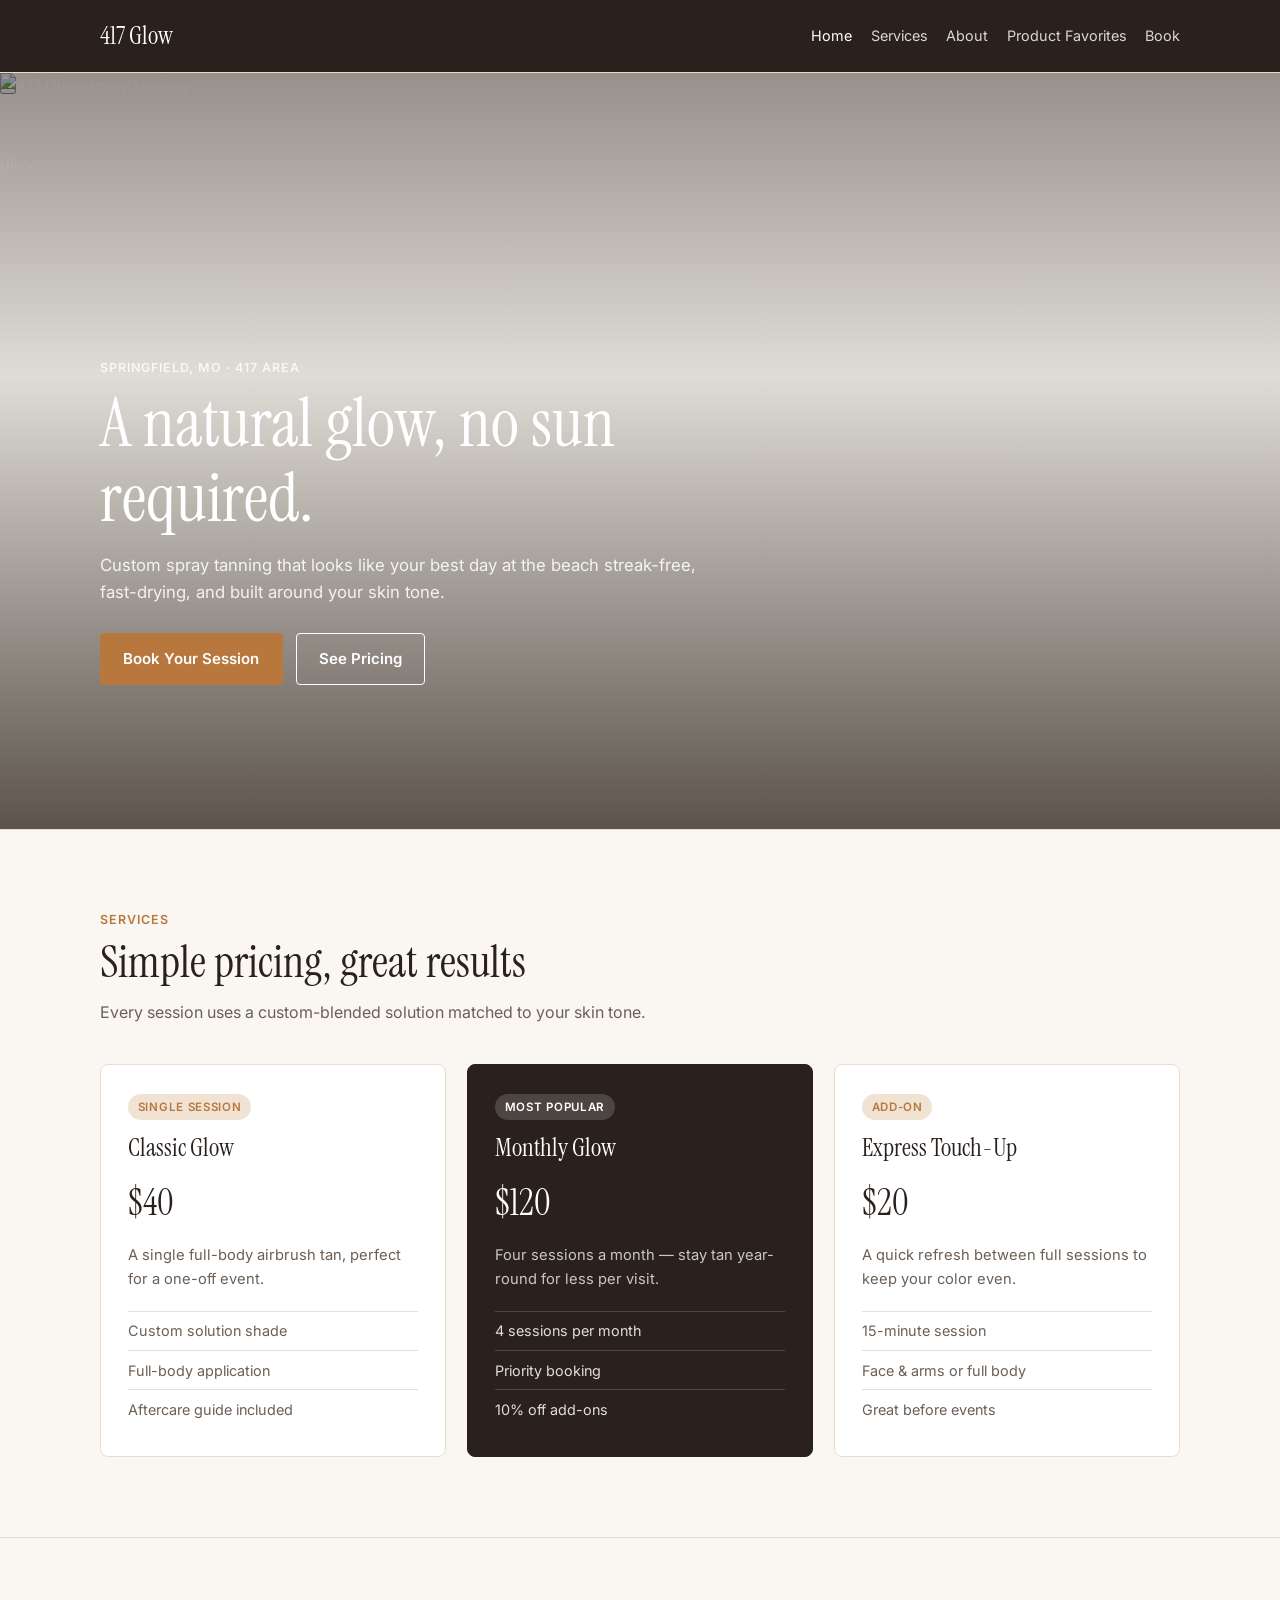
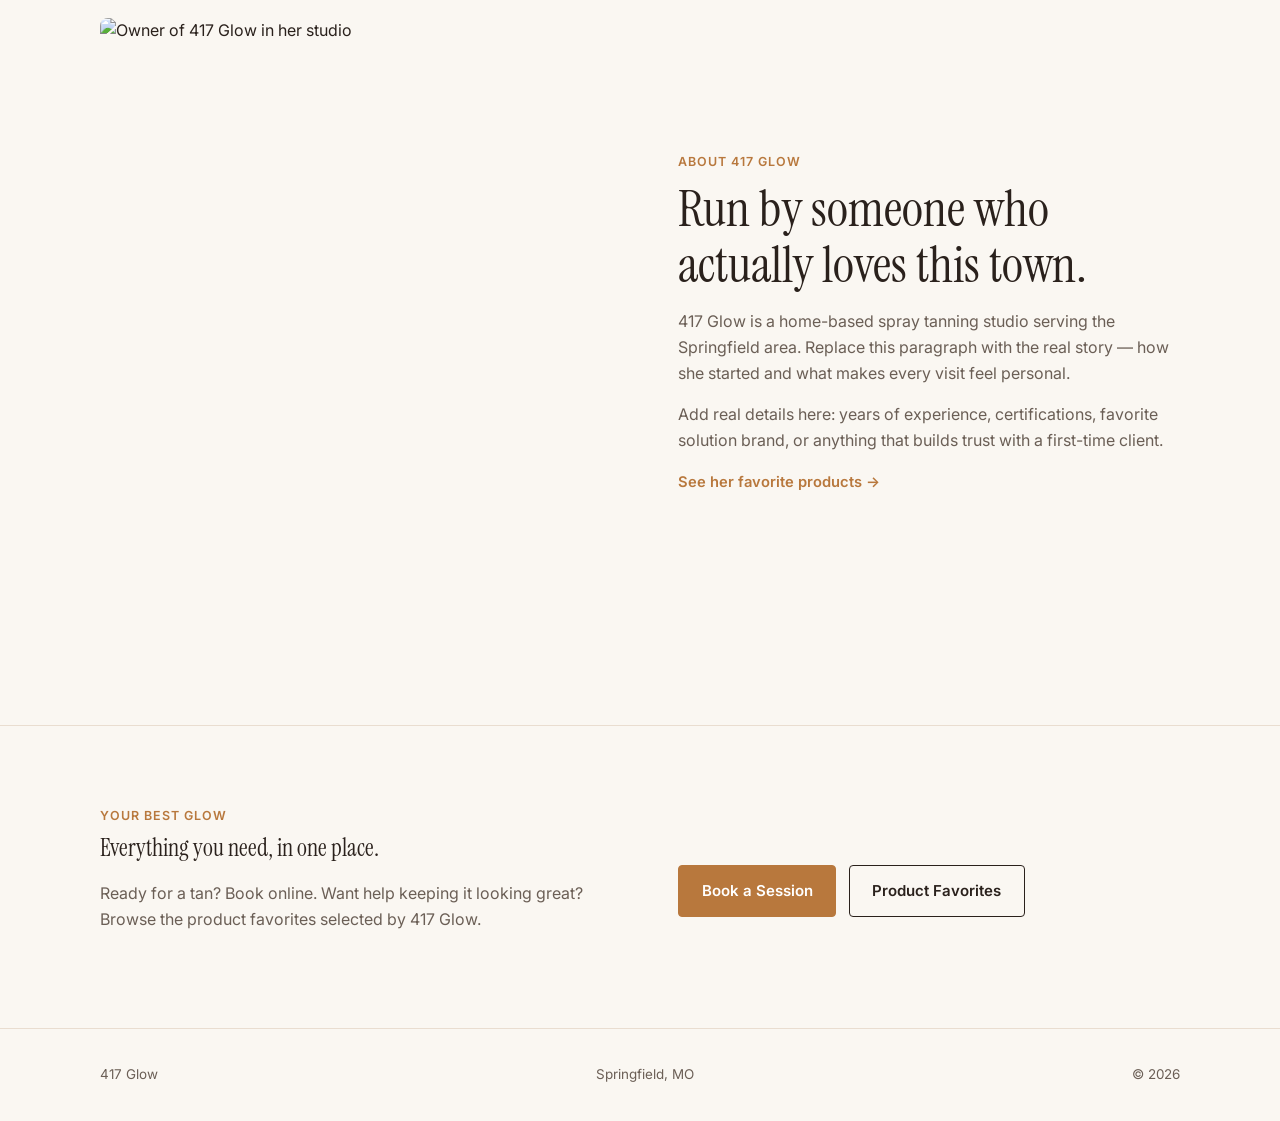
==== index.html @ 53f6f298 "Update 1.13 index.html" ====
<!DOCTYPE html>
<html lang="en">
<head>
  <meta charset="UTF-8">
  <meta name="viewport" content="width=device-width, initial-scale=1.0">
  <title>417 Glow — Spray Tanning in Springfield, MO</title>
  <meta name="description" content="Custom spray tanning in Springfield, Missouri.">
  <link rel="preconnect" href="https://fonts.googleapis.com">
  <link rel="preconnect" href="https://fonts.gstatic.com" crossorigin>
  <link href="https://fonts.googleapis.com/css2?family=Instrument+Serif:ital@0;1&family=Inter:wght@400;500;600&display=swap" rel="stylesheet">
  <link rel="stylesheet" href="styles.css">
</head>
<body>
  <!-- NAVIGATION: Edit a label or add a link here. Keep this identical on every page. -->
  <header class="site-header">
    <div class="wrap">
      <a class="mark" href="index.html">417 Glow</a>
      <nav class="site-nav" aria-label="Main navigation">
        <a href="index.html" aria-current="page">Home</a>
        <a href="#services">Services</a>
        <a href="#about">About</a>
        <a href="recommendations.html">Product Favorites</a>
        <a href="booking.html">Book</a>
      </nav>
    </div>
  </header>

  <main>
    <!-- HOME HERO TEXT: Change only the words inside these elements. -->
    <section class="hero">
      <div class="hero-slides">
        <img class="hero-slide active" src="https://github.com/website-wizard/417glow.github.io/raw/main/Untitled49_20260912061256.jpeg" alt="417 Glow spray tanning">
        <img class="hero-slide" src="https://github.com/website-wizard/417glow.github.io/raw/main/wedding417.jpeg" alt="417 Glow spray tanning">
        <img class="hero-slide" src="https://github.com/website-wizard/417glow.github.io/raw/main/randos417.jpeg" alt="417 Glow spray tanning">
        
      <div class="hero-overlay"></div>

      <button class="hero-arrow hero-prev" aria-label="Previous photo>‹</button>
      <button class="hero-arrow hero-next" aria-label="Next photo>›</button>
      <div class="hero-dots"></div>div>
        
      <div class="wrap hero-content">
        <div class="hero-copy">
          <span class="eyebrow">Springfield, MO · 417 Area</span>
          <h1>A natural glow, no sun required.</h1>
          <p class="lede">Custom spray tanning that looks like your best day at the beach streak-free, fast-drying, and built around your skin tone.</p>
          <div class="button-row">
            <a class="button" href="booking.html">Book Your Session</a>
            <a class="button button-outline" href="#services">See Pricing</a>
          </div>
        </div>
      </div>
    </section>

    <!-- SERVICES: Each complete .card block can be moved, copied, or deleted. -->
    <section id="services">
      <div class="wrap">
        <div class="section-head">
          <span class="eyebrow">Services</span>
          <h2>Simple pricing, great results</h2>
          <p>Every session uses a custom-blended solution matched to your skin tone.</p>
        </div>
        <div class="pricing-grid">
          <article class="card">
            <span class="tag">Single session</span><h3>Classic Glow</h3><div class="amount">$40</div>
            <p>A single full-body airbrush tan, perfect for a one-off event.</p>
            <ul><li>Custom solution shade</li><li>Full-body application</li><li>Aftercare guide included</li></ul>
          </article>
          <article class="card featured">
            <span class="tag">Most popular</span><h3>Monthly Glow</h3><div class="amount">$120</div>
            <p>Four sessions a month — stay tan year-round for less per visit.</p>
            <ul><li>4 sessions per month</li><li>Priority booking</li><li>10% off add-ons</li></ul>
          </article>
          <article class="card">
            <span class="tag">Add-on</span><h3>Express Touch-Up</h3><div class="amount">$20</div>
            <p>A quick refresh between full sessions to keep your color even.</p>
            <ul><li>15-minute session</li><li>Face &amp; arms or full body</li><li>Great before events</li></ul>
          </article>
        </div>
      </div>
    </section>

    <!-- ABOUT TEXT: These paragraphs are intentionally separate so you can reorder them. -->
    <section id="about">
      <div class="wrap about-grid">
        <img src="https://picsum.photos/seed/glowowner/700/900" alt="Owner of 417 Glow in her studio">
        <div class="about-copy">
          <span class="eyebrow">About 417 Glow</span>
          <h2>Run by someone who actually loves this town.</h2>
          <p>417 Glow is a home-based spray tanning studio serving the Springfield area. Replace this paragraph with the real story — how she started and what makes every visit feel personal.</p>
          <p>Add real details here: years of experience, certifications, favorite solution brand, or anything that builds trust with a first-time client.</p>
          <p><a class="text-link" href="recommendations.html">See her favorite products →</a></p>
        </div>
      </div>
    </section>

    <section>
      <div class="wrap split-grid">
        <div>
          <span class="eyebrow">Your best glow</span>
          <h2>Everything you need, in one place.</h2>
          <p class="muted">Ready for a tan? Book online. Want help keeping it looking great? Browse the product favorites selected by 417 Glow.</p>
        </div>
        <div class="button-row">
          <a class="button" href="booking.html">Book a Session</a>
          <a class="button button-outline" href="recommendations.html">Product Favorites</a>
        </div>
      </div>
    </section>
  </main>
  <footer><div class="wrap"><span>417 Glow</span><span>Springfield, MO</span><span>© <span id="year"></span></span></div></footer>
  <script>
  document.getElementById("year").textContent = new Date().getFullYear();

  const slides = document.querySelectorAll(".hero-slide");
  const dotsContainer = document.querySelector(".hero-dots");
  const previous = document.querySelector(".hero-prev");
  const next = document.querySelector(".hero-next");
  let currentSlide = 0;

  slides.forEach((slide, index) => {
    const dot = document.createElement("button");
    dot.setAttribute("aria-label", "Go to photo " + (index + 1));
    dot.addEventListener("click", () => showSlide(index));
    dotsContainer.appendChild(dot);
  });

  const dots = document.querySelectorAll(".hero-dots button");

  function showSlide(index) {
    slides[currentSlide].classList.remove("active");
    dots[currentSlide].classList.remove("active");

    currentSlide = (index + slides.length) % slides.length;

    slides[currentSlide].classList.add("active");
    dots[currentSlide].classList.add("active");
  }

  previous.addEventListener("click", () => showSlide(currentSlide - 1));
  next.addEventListener("click", () => showSlide(currentSlide + 1));

  dots[0].classList.add("active");
  setInterval(() => showSlide(currentSlide + 1), 5000);
</script>
</body>
</html>
---- styles.css ----
/* 417 GLOW — shared site styles
   Colors, type, spacing, and layout live here. */
:root {
  --bg: #faf7f2;
  --surface: #ffffff;
  --ink: #2a211c;
  --ink-soft: #6b5f56;
  --accent: #b8783d;
  --accent-soft: #f1e3d3;
  --line: #e9ddd0;
  --font-display: "Instrument Serif", Georgia, serif;
  --font-body: Inter, Arial, sans-serif;
}

* { box-sizing: border-box; }
html { scroll-behavior: smooth; }
body { margin: 0; background: var(--bg); color: var(--ink); font-family: var(--font-body); line-height: 1.6; }
img { display: block; max-width: 100%; }
a { color: inherit; text-decoration: none; }
h1, h2, h3, p { margin-top: 0; }
h1, h2, h3 { font-family: var(--font-display); font-weight: 400; line-height: 1.1; }

.wrap { width: min(1080px, calc(100% - 3rem)); margin: 0 auto; }
.eyebrow { display: block; margin-bottom: .55rem; color: var(--accent); font-size: .78rem; font-weight: 600; letter-spacing: .08em; text-transform: uppercase; }
.button { display: inline-block; border: 1px solid var(--accent); border-radius: 4px; padding: .8rem 1.4rem; background: var(--accent); color: white; font-size: .94rem; font-weight: 600; transition: opacity .18s ease; }
.button:hover { opacity: .85; }
.button-outline { background: transparent; color: currentColor; border-color: currentColor; }

/* Shared header — copy it exactly onto a new page to keep navigation consistent. */
.site-header { background: var(--ink); color: white; }
.site-header .wrap { display: flex; min-height: 72px; align-items: center; justify-content: space-between; gap: 1.5rem; }
.mark { font-family: var(--font-display); font-size: 1.55rem; }
.site-nav { display: flex; flex-wrap: wrap; gap: 1.15rem; font-size: .9rem; }
.site-nav a { color: rgba(255, 255, 255, .82); }
.site-nav a:hover, .site-nav a[aria-current="page"] { color: white; }

/* Home hero */
.hero { position: relative; min-height: 570px; overflow: hidden; color: white; }
.hero-slides,
.hero-overlay {
  position: absolute;
  inset: 0;
  width: 100%;
  height: 100%;
}

.hero-slides {
  z-index: 0;
}

.hero-slide {
  position: absolute;
  inset: 0;
  width: 100%;
  height: 100%;
  object-fit: cover;
  object-position: center center;
  opacity: 0;
  transition: opacity 0.7s ease;
}

.hero-slide.active {
  opacity: 1;
}

.hero-overlay {
  z-index: 1;
}
}
.hero-arrow {
  position: absolute;
  z-index: 3;
  top: 50%;
  transform: translateY(-50%);
  width: 42px;
  height: 42px;
  border: 0;
  border-radius: 50%;
  background: rgba(255, 255, 255, 0.82);
  color: #2a211c;
  cursor: pointer;
  font-size: 2rem;
  line-height: 1;
}

.hero-prev { left: 1.25rem; }
.hero-next { right: 1.25rem; }

.hero-dots {
  position: absolute;
  z-index: 3;
  bottom: 1.25rem;
  left: 50%;
  transform: translateX(-50%);
  display: flex;
  gap: 8px;
}

.hero-dots button {
  width: 8px;
  height: 8px;
  padding: 0;
  border: 0;
  border-radius: 50%;
  background: rgba(255, 255, 255, 0.55);
  cursor: pointer;
}

.hero-dots button.active {
  background: white;
}
.hero-overlay { background: linear-gradient(180deg, rgba(30,20,12,.45), rgba(30,20,12,.12) 40%, rgba(30,20,12,.72)); }
.hero-content { position: relative; z-index: 2; display: flex; min-height: 570px; flex-direction: column; justify-content: end; padding: 4rem 0; }
.hero-copy { max-width: 38rem; }
.hero-copy .eyebrow { color: rgba(255,255,255,.8); }
.hero h1 { margin-bottom: 1rem; font-size: clamp(2.6rem, 6vw, 4.25rem); }
.lede { max-width: 39rem; color: rgba(255,255,255,.88); font-size: 1.05rem; }
.button-row { display: flex; flex-wrap: wrap; gap: .8rem; margin-top: 1.7rem; }

section { padding: 5rem 0; border-top: 1px solid var(--line); }
.section-head { max-width: 43rem; margin-bottom: 2.4rem; }
.section-head h2 { margin-bottom: .8rem; font-size: clamp(2rem, 4vw, 2.8rem); }
.section-head p, .muted { color: var(--ink-soft); }

.pricing-grid, .recommendation-grid { display: grid; grid-template-columns: repeat(3, 1fr); gap: 1.3rem; }
.card { padding: 1.7rem; border: 1px solid var(--line); border-radius: 8px; background: var(--surface); }
.card.featured { border-color: var(--ink); background: var(--ink); color: white; }
.tag { display: inline-block; margin-bottom: .9rem; border-radius: 99px; padding: .22rem .6rem; background: var(--accent-soft); color: var(--accent); font-size: .72rem; font-weight: 600; letter-spacing: .06em; text-transform: uppercase; }
.featured .tag { background: rgba(255,255,255,.16); color: white; }
.card h3 { margin-bottom: .45rem; font-size: 1.55rem; }
.amount { margin: .8rem 0; font-family: var(--font-display); font-size: 2.25rem; }
.card p { color: var(--ink-soft); font-size: .92rem; }
.featured p { color: rgba(255,255,255,.75); }
.card ul { margin: 1.2rem 0 0; padding: 0; list-style: none; font-size: .9rem; }
.card li { padding: .48rem 0; border-top: 1px solid var(--line); color: var(--ink-soft); }
.featured li { border-color: rgba(255,255,255,.16); color: rgba(255,255,255,.85); }

.about-grid, .split-grid { display: grid; grid-template-columns: 1fr 1fr; align-items: center; gap: clamp(2rem, 6vw, 5rem); }
.about-grid img { width: 100%; border-radius: 8px; aspect-ratio: 4 / 5; object-fit: cover; }
.about-copy h2, .split-grid h1 { margin-bottom: 1rem; font-size: clamp(2.25rem, 4vw, 3.2rem); }
.about-copy p { color: var(--ink-soft); }

/* Interior page intro */
.page-intro { padding: 5.5rem 0 4.5rem; border: 0; background: var(--accent-soft); }
.page-intro h1 { max-width: 13ch; margin-bottom: 1rem; font-size: clamp(2.8rem, 6vw, 4.5rem); }
.page-intro p { max-width: 42rem; color: var(--ink-soft); font-size: 1.05rem; }

.booking-layout { display: grid; grid-template-columns: 1.1fr .9fr; gap: 1.5rem; }
.booking-details, .booking-card { padding: clamp(1.7rem, 4vw, 3rem); border-radius: 8px; }
.booking-details { background: var(--surface); border: 1px solid var(--line); }
.booking-card { background: var(--ink); color: white; }
.booking-card p { color: rgba(255,255,255,.78); }
.contact-item { margin-top: 1.4rem; }
.contact-item strong { display: block; margin-bottom: .2rem; color: var(--accent); font-size: .76rem; letter-spacing: .07em; text-transform: uppercase; }
.booking-card .button { background: white; border-color: white; color: var(--ink); }

.recommendation-card { overflow: hidden; padding: 0; }
.recommendation-card img { width: 100%; aspect-ratio: 4 / 3; object-fit: cover; }
.recommendation-copy { padding: 1.5rem; }
.recommendation-copy h2 { margin-bottom: .55rem; font-size: 1.65rem; }
.text-link { color: var(--accent); font-size: .92rem; font-weight: 600; }
.notice { margin-top: 2rem; padding: 1rem 1.15rem; border-left: 3px solid var(--accent); color: var(--ink-soft); }

footer { padding: 2.2rem 0; border-top: 1px solid var(--line); color: var(--ink-soft); font-size: .84rem; }
footer .wrap { display: flex; flex-wrap: wrap; justify-content: space-between; gap: 1rem; }

@media (max-width: 760px) {
  .pricing-grid, .recommendation-grid, .about-grid, .split-grid, .booking-layout { grid-template-columns: 1fr; }
  .pricing-grid { gap: 1rem; }
  .about-grid img { max-height: 490px; }
  .site-header .wrap { padding: 1rem 0; align-items: flex-start; flex-direction: column; }
  .site-nav { gap: .75rem 1rem; }
  section { padding: 3.75rem 0; }
}
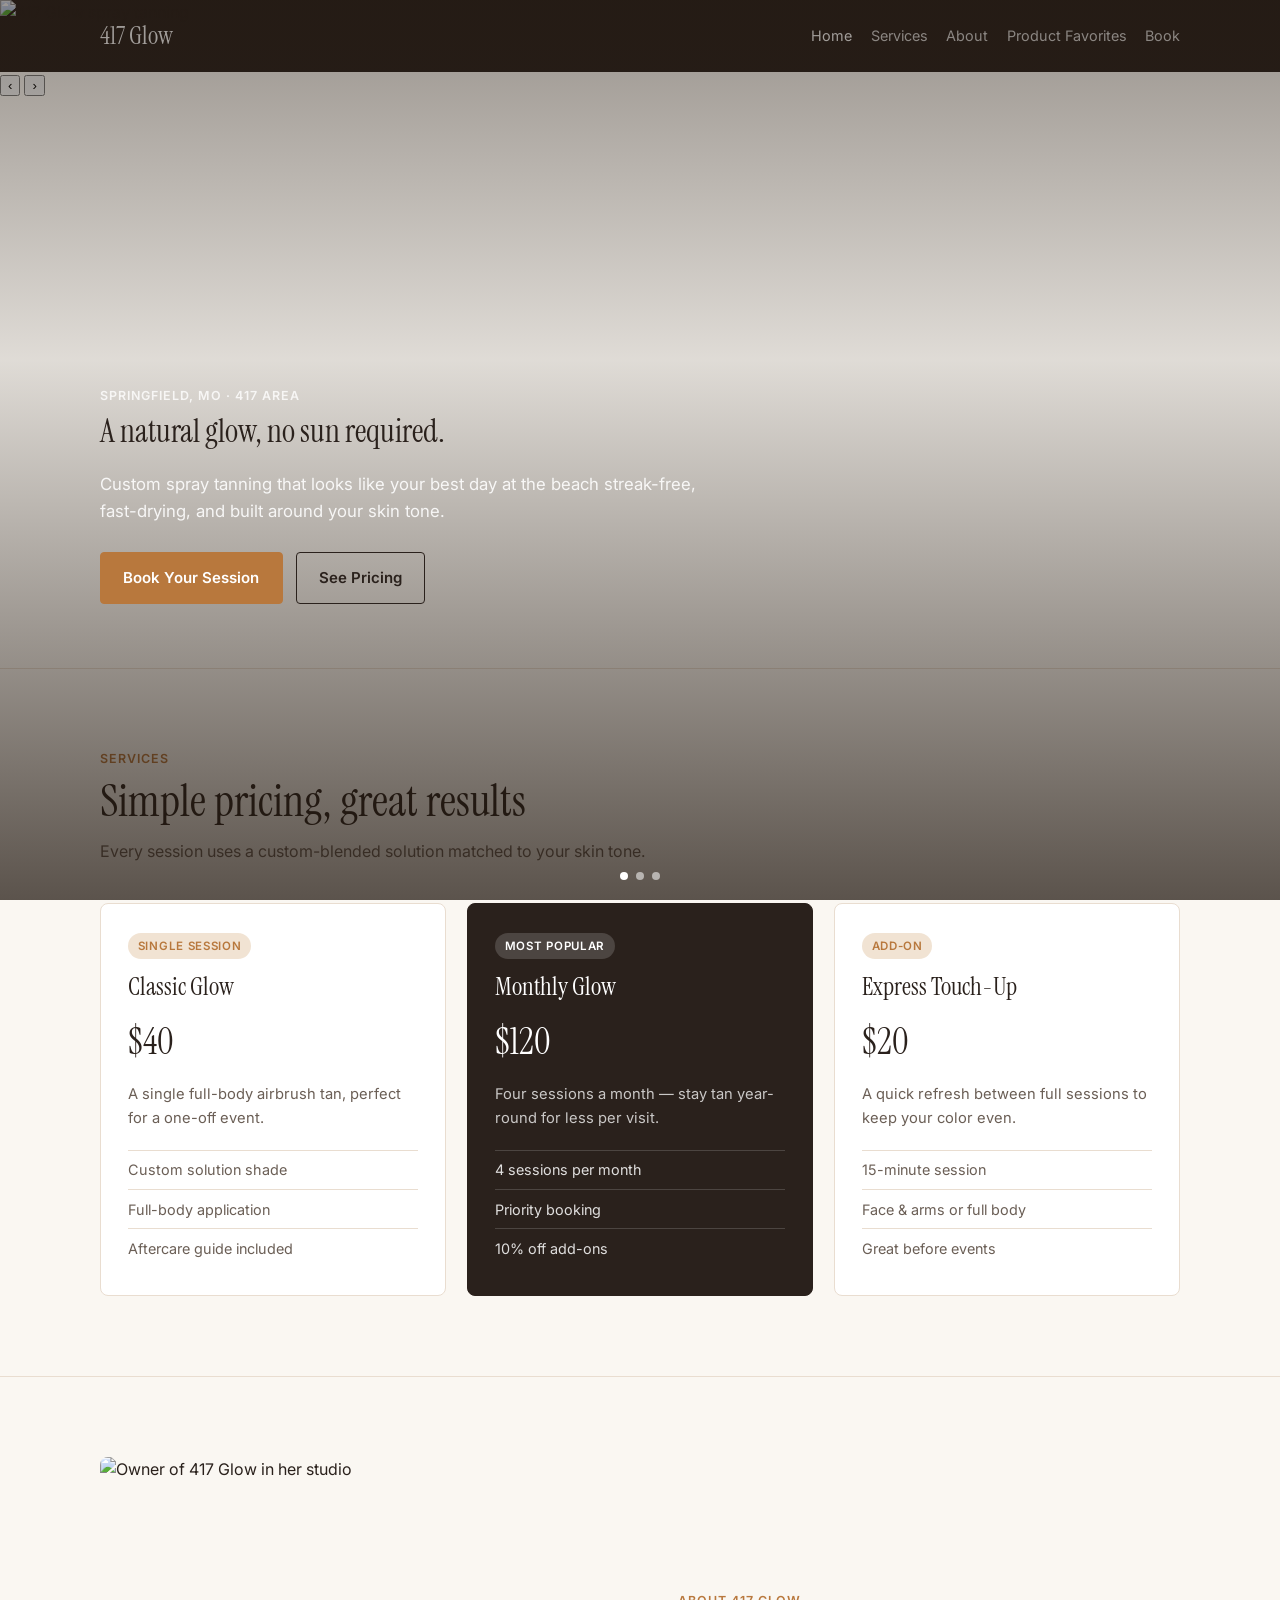
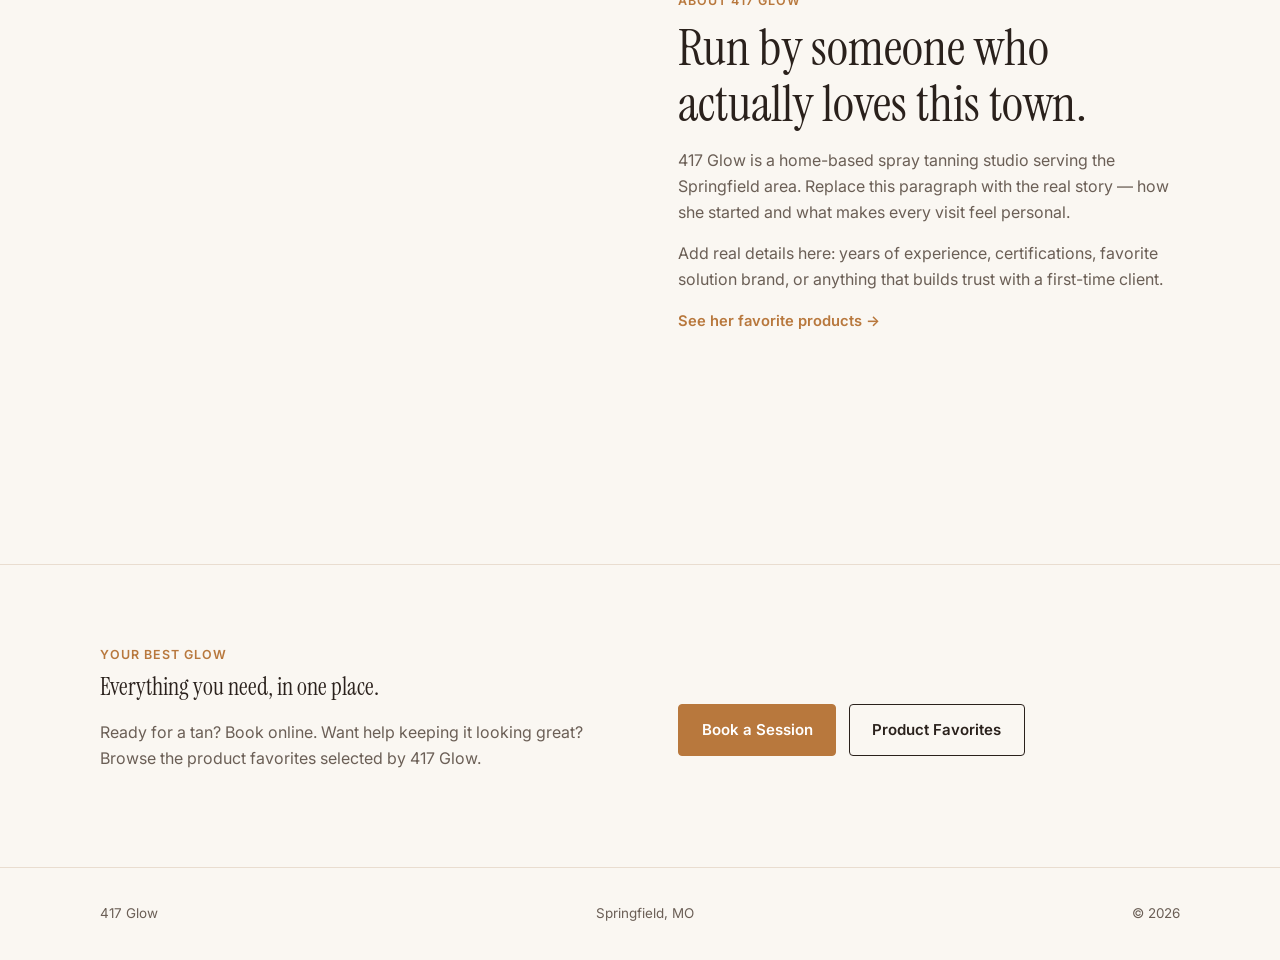
==== commit a5dce7ab: "Update 1.14 index.html" ====
--- a/index.html
+++ b/index.html
@@ -27,17 +27,17 @@
 
   <main>
     <!-- HOME HERO TEXT: Change only the words inside these elements. -->
-    <section class="hero">
-      <div class="hero-slides">
-        <img class="hero-slide active" src="https://github.com/website-wizard/417glow.github.io/raw/main/Untitled49_20260912061256.jpeg" alt="417 Glow spray tanning">
-        <img class="hero-slide" src="https://github.com/website-wizard/417glow.github.io/raw/main/wedding417.jpeg" alt="417 Glow spray tanning">
-        <img class="hero-slide" src="https://github.com/website-wizard/417glow.github.io/raw/main/randos417.jpeg" alt="417 Glow spray tanning">
-        
-      <div class="hero-overlay"></div>
+    <div class="hero-slides">
+  <img class="hero-slide active" src="https://github.com/website-wizard/417glow.github.io/raw/main/Untitled49_20260912061256.jpeg" alt="417 Glow spray tanning">
+  <img class="hero-slide" src="https://github.com/website-wizard/417glow.github.io/raw/main/wedding417.jpeg" alt="417 Glow spray tanning">
+  <img class="hero-slide" src="https://github.com/website-wizard/417glow.github.io/raw/main/randos417.jpeg" alt="417 Glow spray tanning">
+</div>
 
-      <button class="hero-arrow hero-prev" aria-label="Previous photo>‹</button>
-      <button class="hero-arrow hero-next" aria-label="Next photo>›</button>
-      <div class="hero-dots"></div>div>
+<div class="hero-overlay"></div>
+
+<button class="hero-arrow hero-prev" aria-label="Previous photo">‹</button>
+<button class="hero-arrow hero-next" aria-label="Next photo">›</button>
+<div class="hero-dots"></div>
         
       <div class="wrap hero-content">
         <div class="hero-copy">
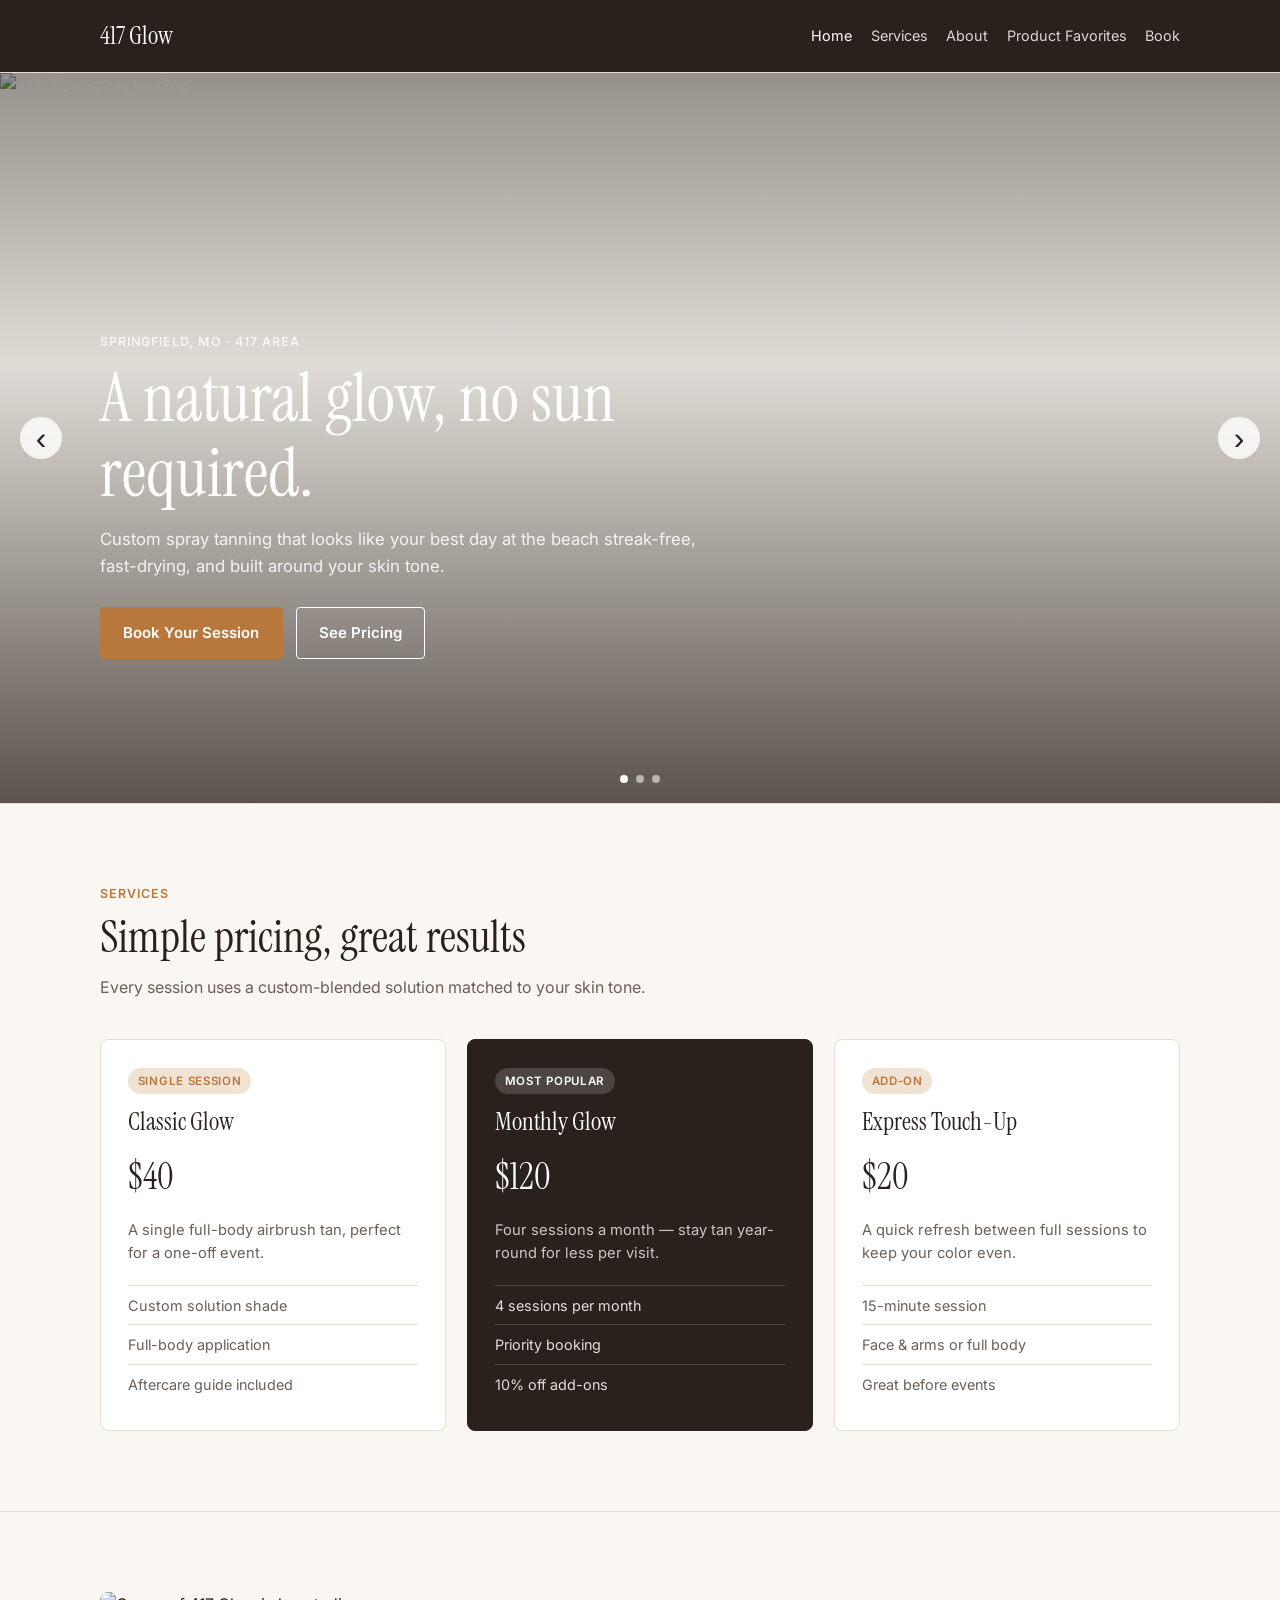
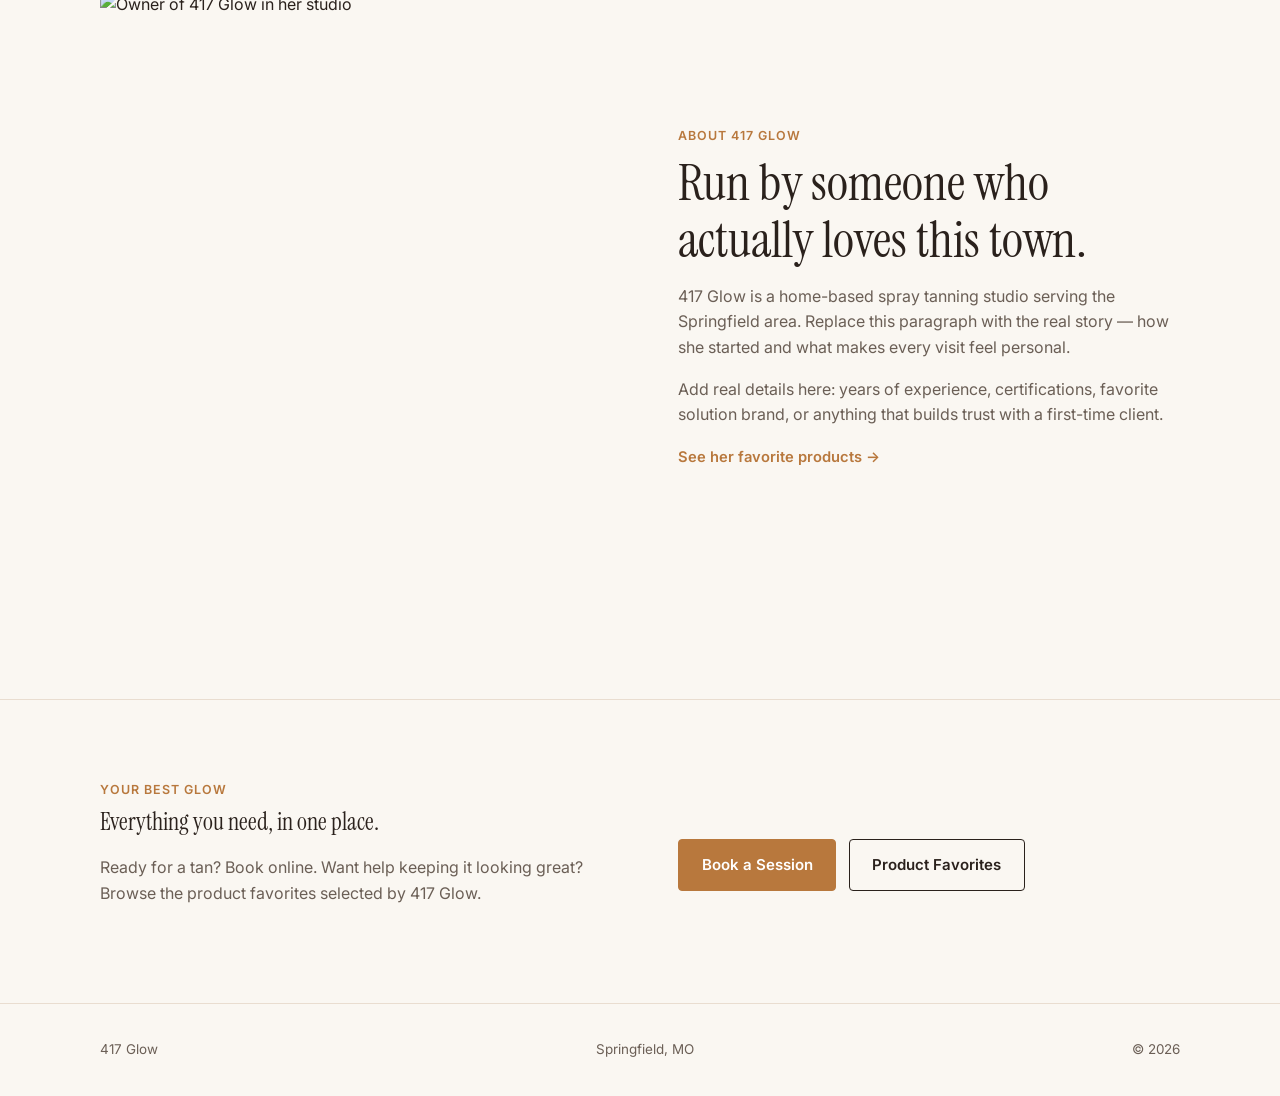
==== commit 12d1d84e: "Update 1.15 index.html" ====
--- a/index.html
+++ b/index.html
@@ -27,11 +27,12 @@
 
   <main>
     <!-- HOME HERO TEXT: Change only the words inside these elements. -->
+  <section class="hero">
     <div class="hero-slides">
   <img class="hero-slide active" src="https://github.com/website-wizard/417glow.github.io/raw/main/Untitled49_20260912061256.jpeg" alt="417 Glow spray tanning">
   <img class="hero-slide" src="https://github.com/website-wizard/417glow.github.io/raw/main/wedding417.jpeg" alt="417 Glow spray tanning">
   <img class="hero-slide" src="https://github.com/website-wizard/417glow.github.io/raw/main/randos417.jpeg" alt="417 Glow spray tanning">
-</div>
+    </div>
 
 <div class="hero-overlay"></div>
 
--- a/styles.css
+++ b/styles.css
@@ -66,7 +66,7 @@
 .hero-overlay {
   z-index: 1;
 }
-}
+
 .hero-arrow {
   position: absolute;
   z-index: 3;
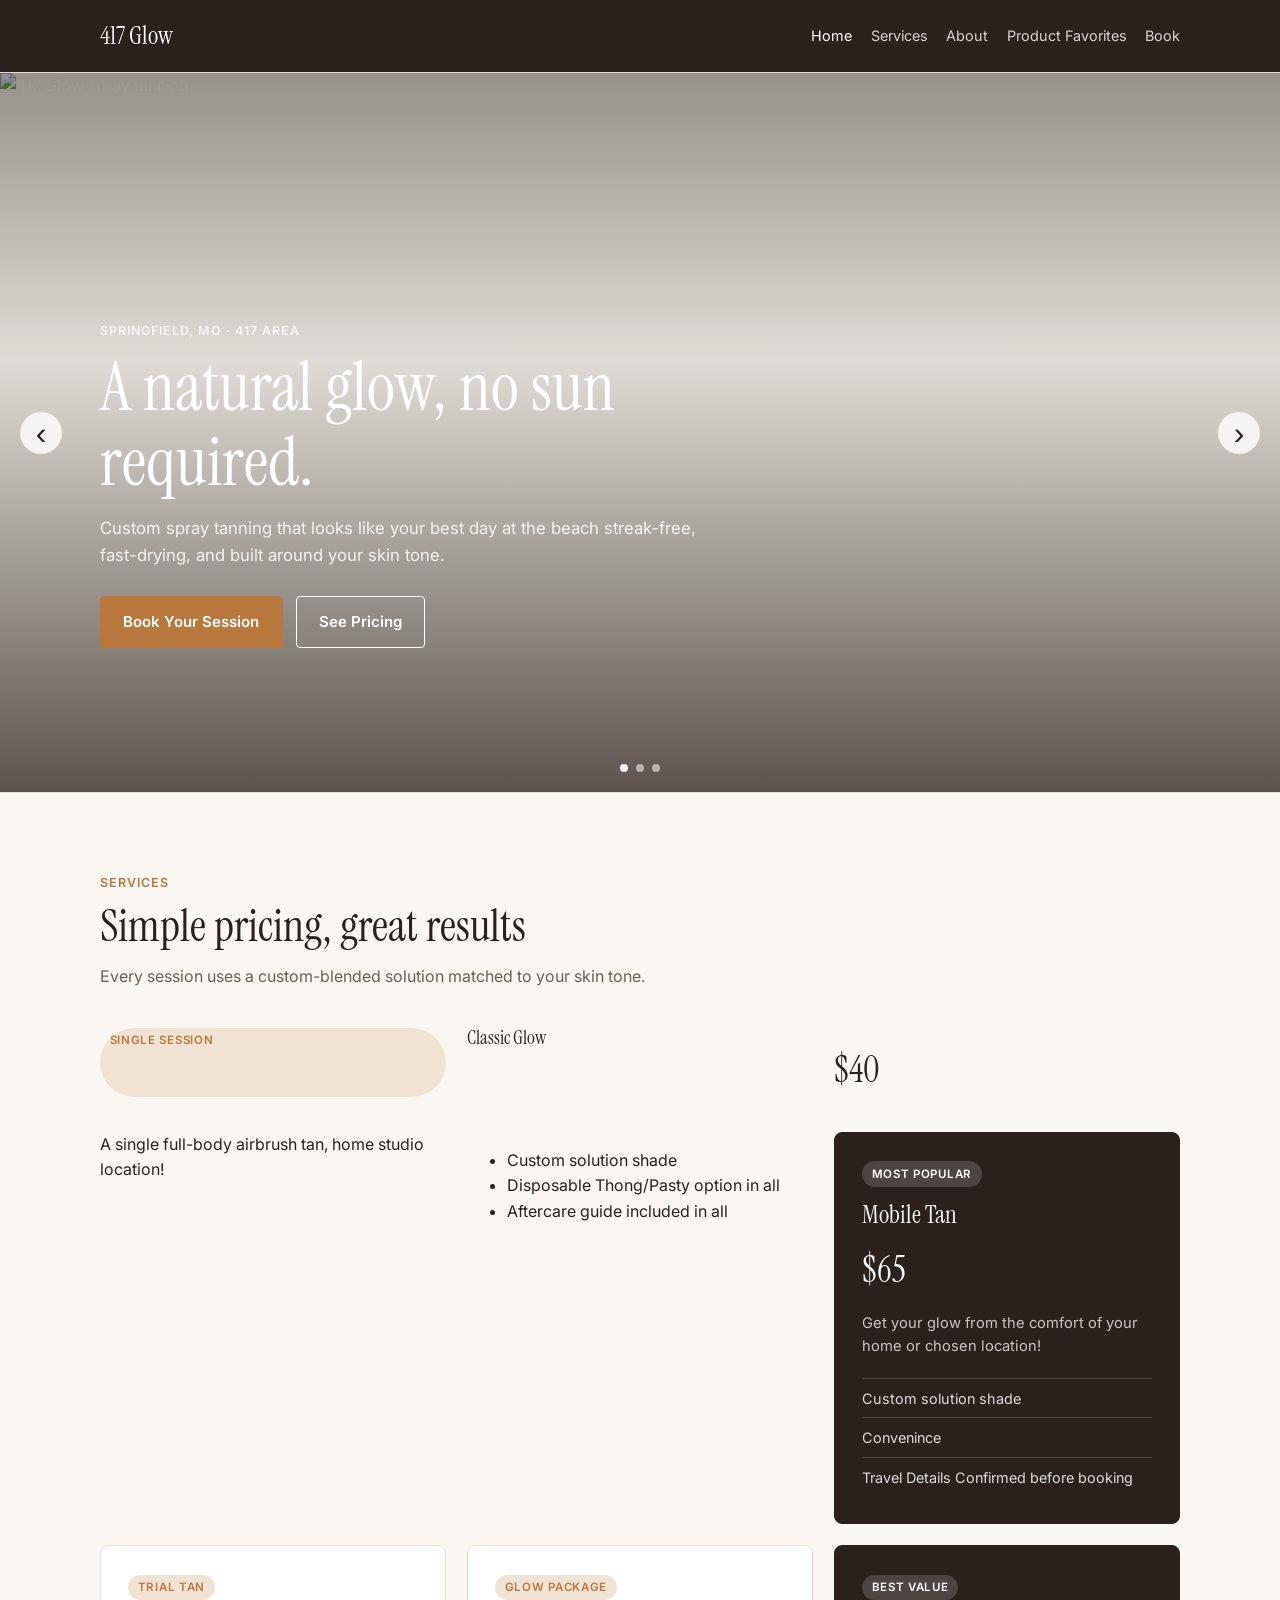
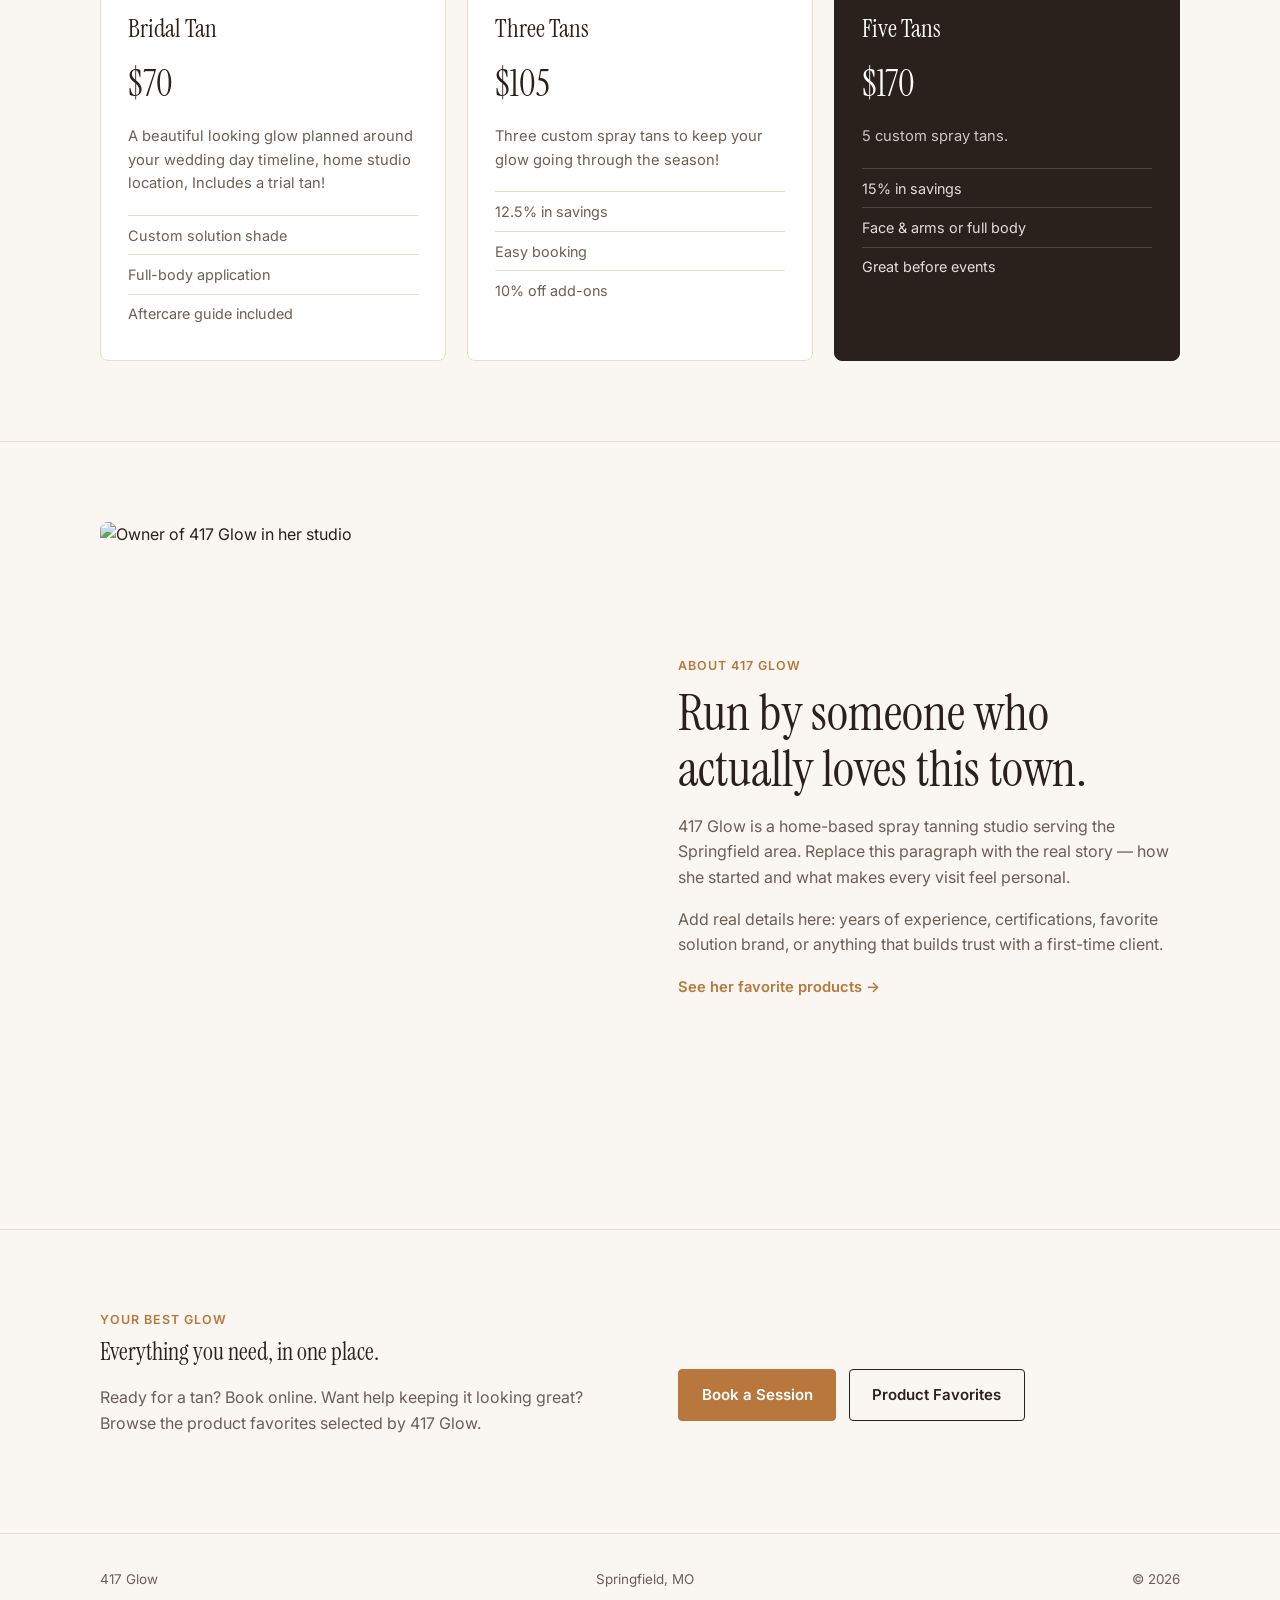
==== commit 2e316112: "Update 1.16 index.html change the pricing options" ====
--- a/index.html
+++ b/index.html
@@ -62,20 +62,29 @@
           <p>Every session uses a custom-blended solution matched to your skin tone.</p>
         </div>
         <div class="pricing-grid">
+           <span class="tag">Single session</span><h3>Classic Glow</h3><div class="amount">$40</div>
+            <p>A single full-body airbrush tan, home studio location!</p>
+            <ul><li>Custom solution shade</li><li>Disposable Thong/Pasty option in all</li><li>Aftercare guide included in all</li></ul>
+          </article>
+          <article class="card featured">
+            <span class="tag">Most Popular</span><h3>Mobile Tan</h3><div class="amount">$65</div>
+            <p>Get your glow from the comfort of your home or chosen location!</p>
+            <ul><li>Custom solution shade</li><li>Convenince</li><li>Travel Details Confirmed before booking</li></ul>
+          </article>
           <article class="card">
-            <span class="tag">Single session</span><h3>Classic Glow</h3><div class="amount">$40</div>
-            <p>A single full-body airbrush tan, perfect for a one-off event.</p>
+            <span class="tag">Trial Tan</span><h3>Bridal Tan</h3><div class="amount">$70</div>
+            <p>A beautiful looking glow planned around your wedding day timeline, home studio location, Includes a trial tan!</p>
             <ul><li>Custom solution shade</li><li>Full-body application</li><li>Aftercare guide included</li></ul>
           </article>
+          <article class="card">
+            <span class="tag">Glow package</span><h3>Three Tans</h3><div class="amount">$105</div>
+            <p>Three custom spray tans to keep your glow going through the season!</p>
+            <ul><li>12.5% in savings</li><li>Easy booking</li><li>10% off add-ons</li></ul>
+          </article>
           <article class="card featured">
-            <span class="tag">Most popular</span><h3>Monthly Glow</h3><div class="amount">$120</div>
-            <p>Four sessions a month — stay tan year-round for less per visit.</p>
-            <ul><li>4 sessions per month</li><li>Priority booking</li><li>10% off add-ons</li></ul>
-          </article>
-          <article class="card">
-            <span class="tag">Add-on</span><h3>Express Touch-Up</h3><div class="amount">$20</div>
-            <p>A quick refresh between full sessions to keep your color even.</p>
-            <ul><li>15-minute session</li><li>Face &amp; arms or full body</li><li>Great before events</li></ul>
+            <span class="tag">Best value</span><h3>Five Tans</h3><div class="amount">$170</div>
+            <p>5 custom spray tans.</p>
+            <ul><li>15% in savings</li><li>Face &amp; arms or full body</li><li>Great before events</li></ul>
           </article>
         </div>
       </div>
--- a/styles.css
+++ b/styles.css
@@ -35,7 +35,7 @@
 .site-nav a:hover, .site-nav a[aria-current="page"] { color: white; }
 
 /* Home hero */
-.hero { position: relative; min-height: 570px; overflow: hidden; color: white; }
+.hero { position: relative; min-height: 720px; overflow: hidden; color: white; }
 .hero-slides,
 .hero-overlay {
   position: absolute;
@@ -110,7 +110,7 @@
   background: white;
 }
 .hero-overlay { background: linear-gradient(180deg, rgba(30,20,12,.45), rgba(30,20,12,.12) 40%, rgba(30,20,12,.72)); }
-.hero-content { position: relative; z-index: 2; display: flex; min-height: 570px; flex-direction: column; justify-content: end; padding: 4rem 0; }
+.hero-content { position: relative; z-index: 2; display: flex; min-height: 720px; flex-direction: column; justify-content: end; padding: 4rem 0; }
 .hero-copy { max-width: 38rem; }
 .hero-copy .eyebrow { color: rgba(255,255,255,.8); }
 .hero h1 { margin-bottom: 1rem; font-size: clamp(2.6rem, 6vw, 4.25rem); }
@@ -172,3 +172,44 @@
   .site-nav { gap: .75rem 1rem; }
   section { padding: 3.75rem 0; }
 }
+/* Show the full landscape photos on computers */
+@media (min-width: 761px) {
+  .hero {
+    min-height: 0;
+    aspect-ratio: 16 / 9;
+  }
+
+  .hero-content {
+    min-height: 100%;
+  }
+}
+
+/* On phones, show the full photo above the hero text */
+@media (max-width: 760px) {
+  .hero {
+    min-height: 620px;
+    background: var(--ink);
+  }
+
+  .hero-slides,
+  .hero-overlay {
+    bottom: auto;
+    height: auto;
+    aspect-ratio: 16 / 9;
+  }
+
+  .hero-content {
+    min-height: 620px;
+    padding: calc(56.25vw + 2.5rem) 0 3rem;
+    justify-content: flex-start;
+  }
+
+  .hero-arrow {
+    top: 28.125vw;
+  }
+
+  .hero-dots {
+    top: calc(56.25vw - 1.5rem);
+    bottom: auto;
+  }
+}
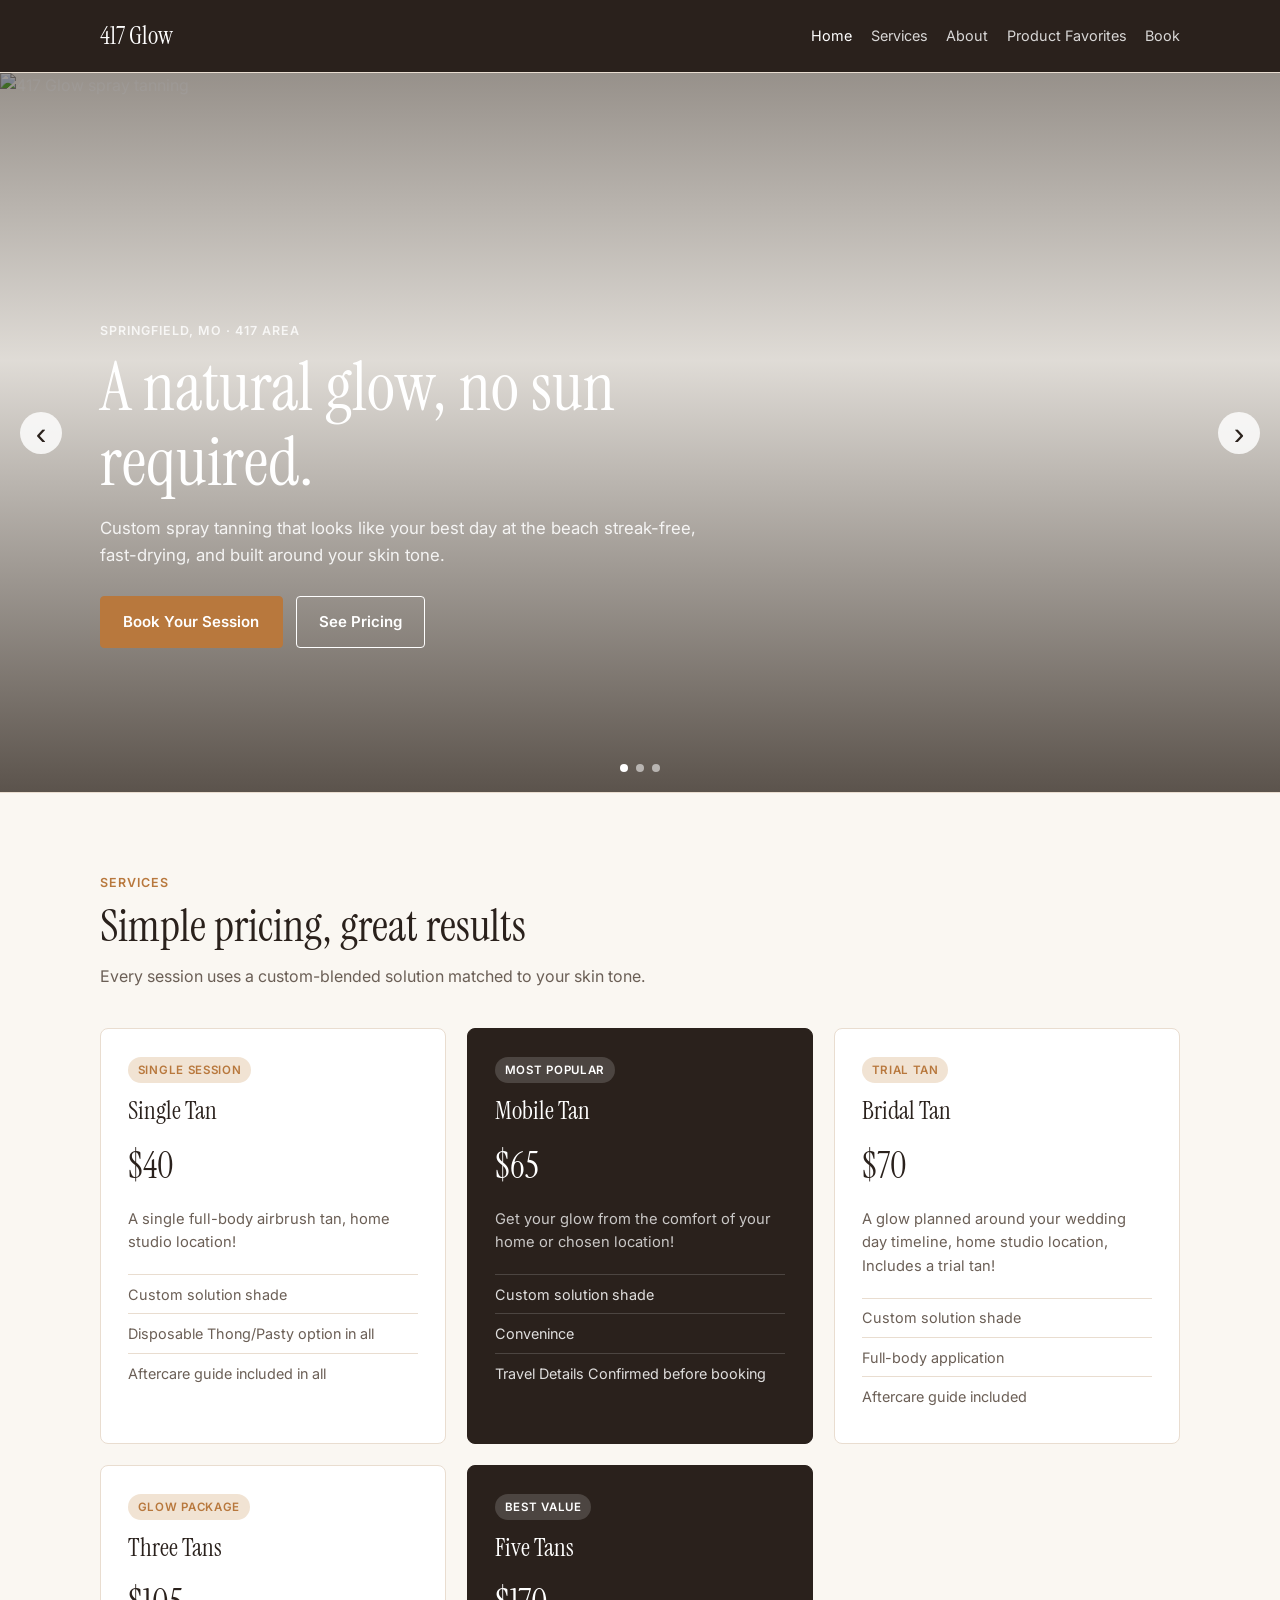
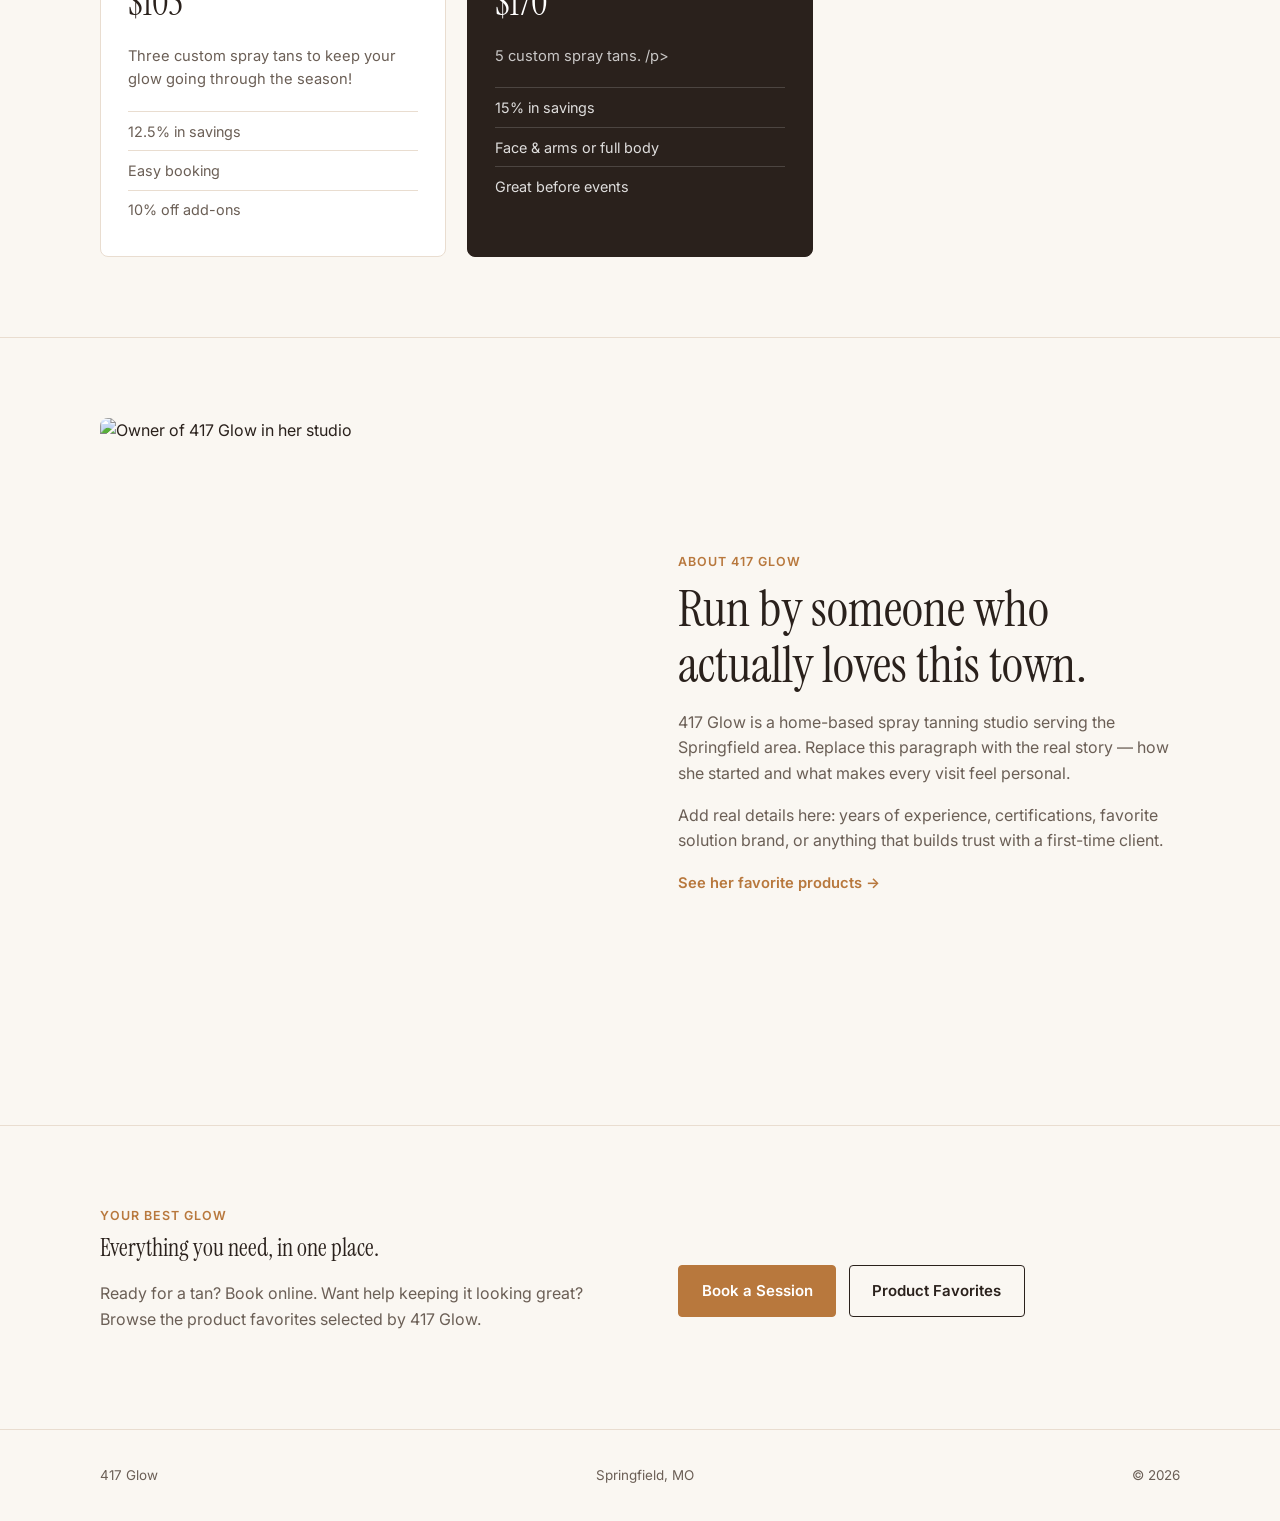
==== commit 0f787b10: "Update 1.17 index.html" ====
--- a/index.html
+++ b/index.html
@@ -62,28 +62,29 @@
           <p>Every session uses a custom-blended solution matched to your skin tone.</p>
         </div>
         <div class="pricing-grid">
-           <span class="tag">Single session</span><h3>Classic Glow</h3><div class="amount">$40</div>
-            <p>A single full-body airbrush tan, home studio location!</p>
+          <article class="card">
+           <span class="tag">Single session</span><h3>Single Tan</h3><div class="amount">$40</div>
+            <p>A single full-body airbrush tan, home studio location!                                      </p>
             <ul><li>Custom solution shade</li><li>Disposable Thong/Pasty option in all</li><li>Aftercare guide included in all</li></ul>
           </article>
           <article class="card featured">
             <span class="tag">Most Popular</span><h3>Mobile Tan</h3><div class="amount">$65</div>
-            <p>Get your glow from the comfort of your home or chosen location!</p>
+            <p>Get your glow from the comfort of your home or chosen location!                             </p>
             <ul><li>Custom solution shade</li><li>Convenince</li><li>Travel Details Confirmed before booking</li></ul>
           </article>
           <article class="card">
             <span class="tag">Trial Tan</span><h3>Bridal Tan</h3><div class="amount">$70</div>
-            <p>A beautiful looking glow planned around your wedding day timeline, home studio location, Includes a trial tan!</p>
+            <p>A glow planned around your wedding day timeline, home studio location, Includes a trial tan!</p>
             <ul><li>Custom solution shade</li><li>Full-body application</li><li>Aftercare guide included</li></ul>
           </article>
           <article class="card">
             <span class="tag">Glow package</span><h3>Three Tans</h3><div class="amount">$105</div>
-            <p>Three custom spray tans to keep your glow going through the season!</p>
+            <p>Three custom spray tans to keep your glow going through the season!                         </p>
             <ul><li>12.5% in savings</li><li>Easy booking</li><li>10% off add-ons</li></ul>
           </article>
           <article class="card featured">
             <span class="tag">Best value</span><h3>Five Tans</h3><div class="amount">$170</div>
-            <p>5 custom spray tans.</p>
+            <p>5 custom spray tans.                                                                         /p>
             <ul><li>15% in savings</li><li>Face &amp; arms or full body</li><li>Great before events</li></ul>
           </article>
         </div>
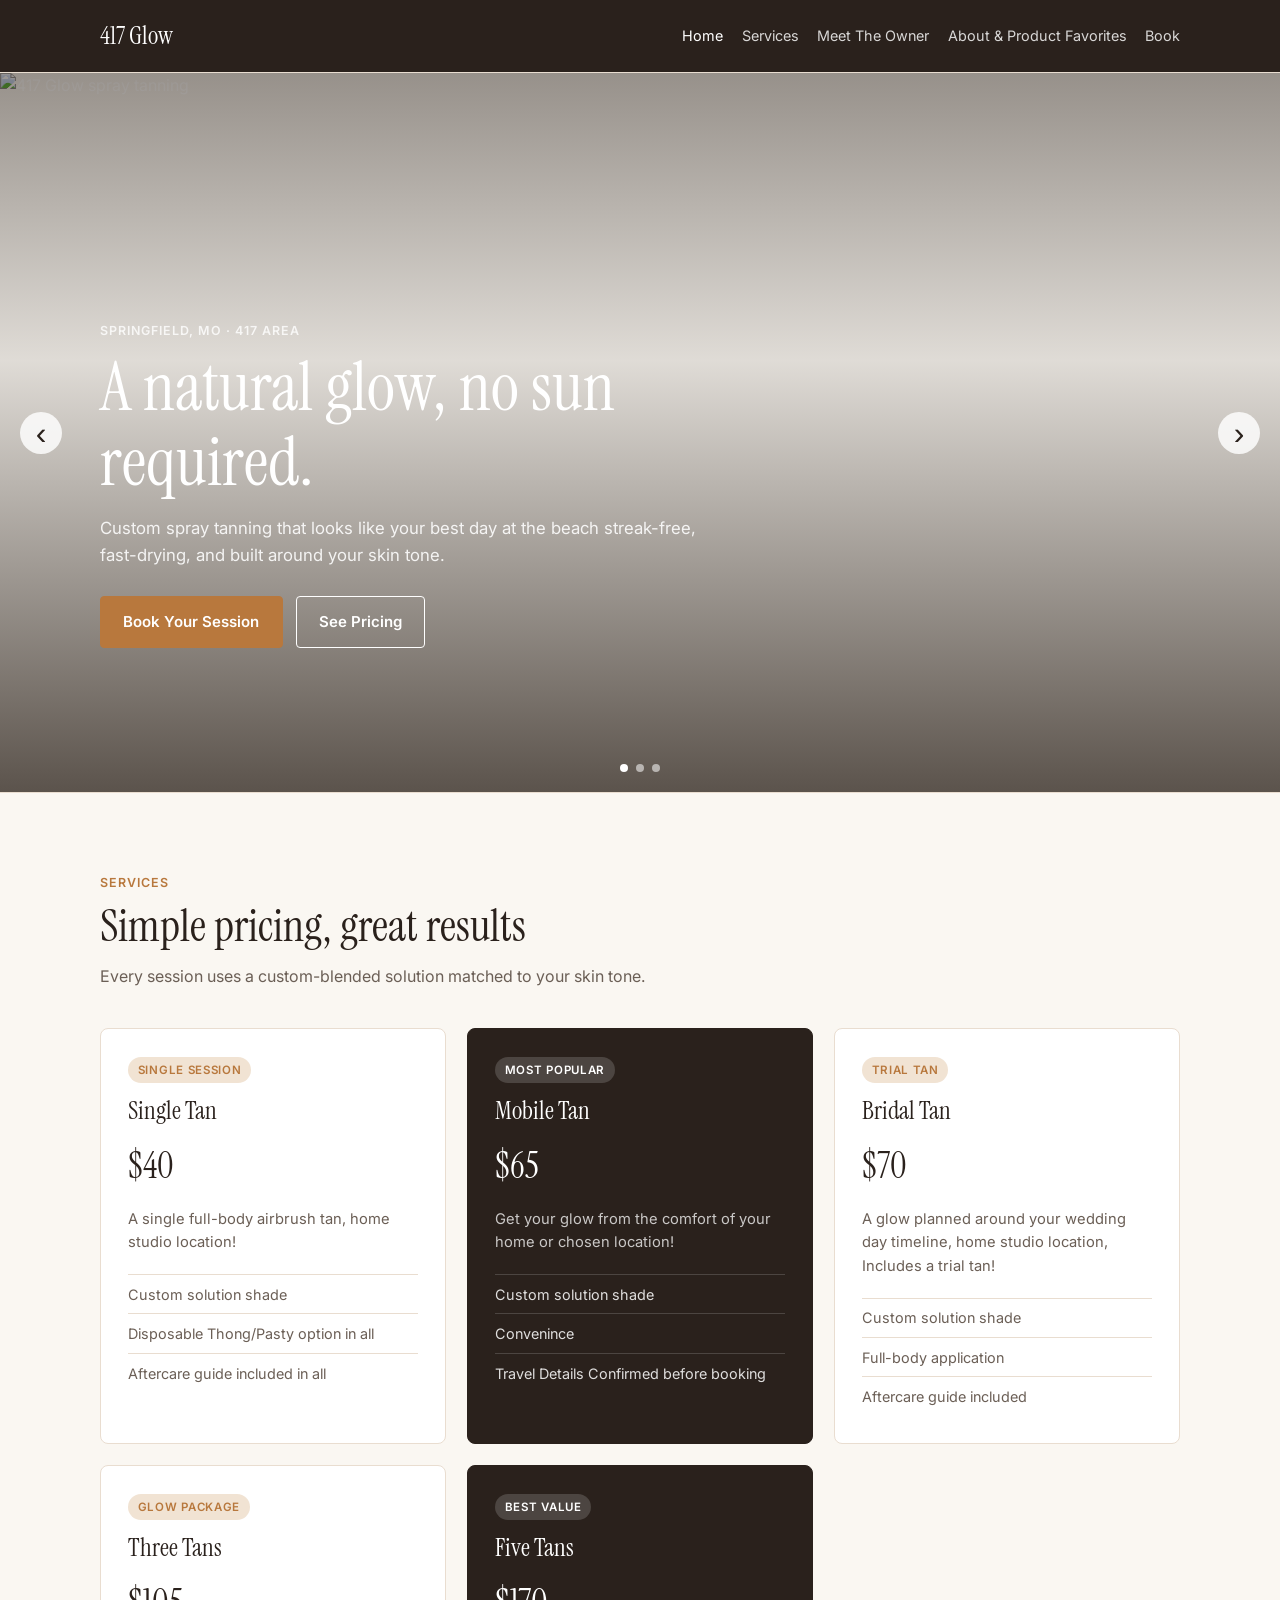
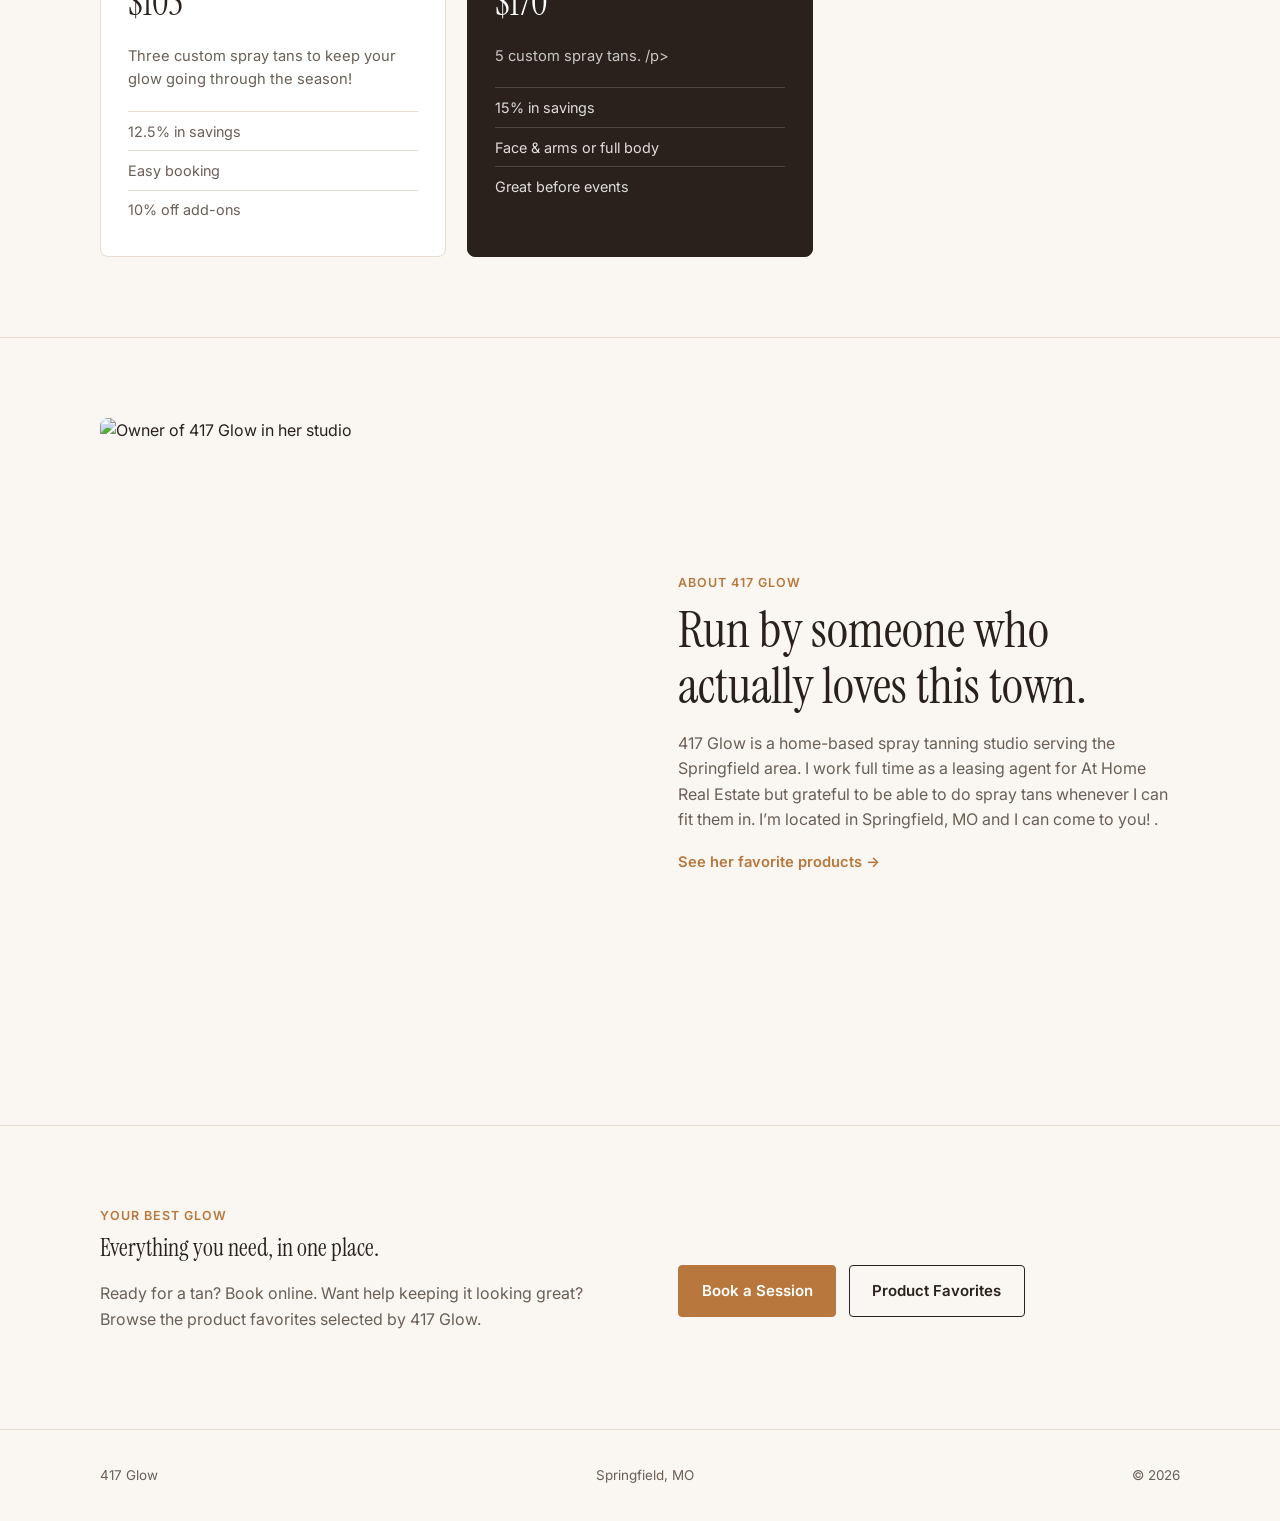
==== commit b144dab8: "Update 1.18 index.html" ====
--- a/index.html
+++ b/index.html
@@ -18,8 +18,8 @@
       <nav class="site-nav" aria-label="Main navigation">
         <a href="index.html" aria-current="page">Home</a>
         <a href="#services">Services</a>
-        <a href="#about">About</a>
-        <a href="recommendations.html">Product Favorites</a>
+        <a href="#about">Meet The Owner</a>
+        <a href="recommendations.html">About & Product Favorites</a>
         <a href="booking.html">Book</a>
       </nav>
     </div>
@@ -94,12 +94,12 @@
     <!-- ABOUT TEXT: These paragraphs are intentionally separate so you can reorder them. -->
     <section id="about">
       <div class="wrap about-grid">
-        <img src="https://picsum.photos/seed/glowowner/700/900" alt="Owner of 417 Glow in her studio">
+        <img src="https://github.com/website-wizard/417glow.github.io/raw/main/abria%20pic.jpg" alt="Owner of 417 Glow in her studio">
         <div class="about-copy">
           <span class="eyebrow">About 417 Glow</span>
           <h2>Run by someone who actually loves this town.</h2>
-          <p>417 Glow is a home-based spray tanning studio serving the Springfield area. Replace this paragraph with the real story — how she started and what makes every visit feel personal.</p>
-          <p>Add real details here: years of experience, certifications, favorite solution brand, or anything that builds trust with a first-time client.</p>
+          <p>417 Glow is a home-based spray tanning studio serving the Springfield area. I work full time as a leasing agent for At Home Real Estate but grateful to be able to do spray tans whenever I can fit them in.
+I’m located in Springfield, MO and I can come to you! .</p>
           <p><a class="text-link" href="recommendations.html">See her favorite products →</a></p>
         </div>
       </div>
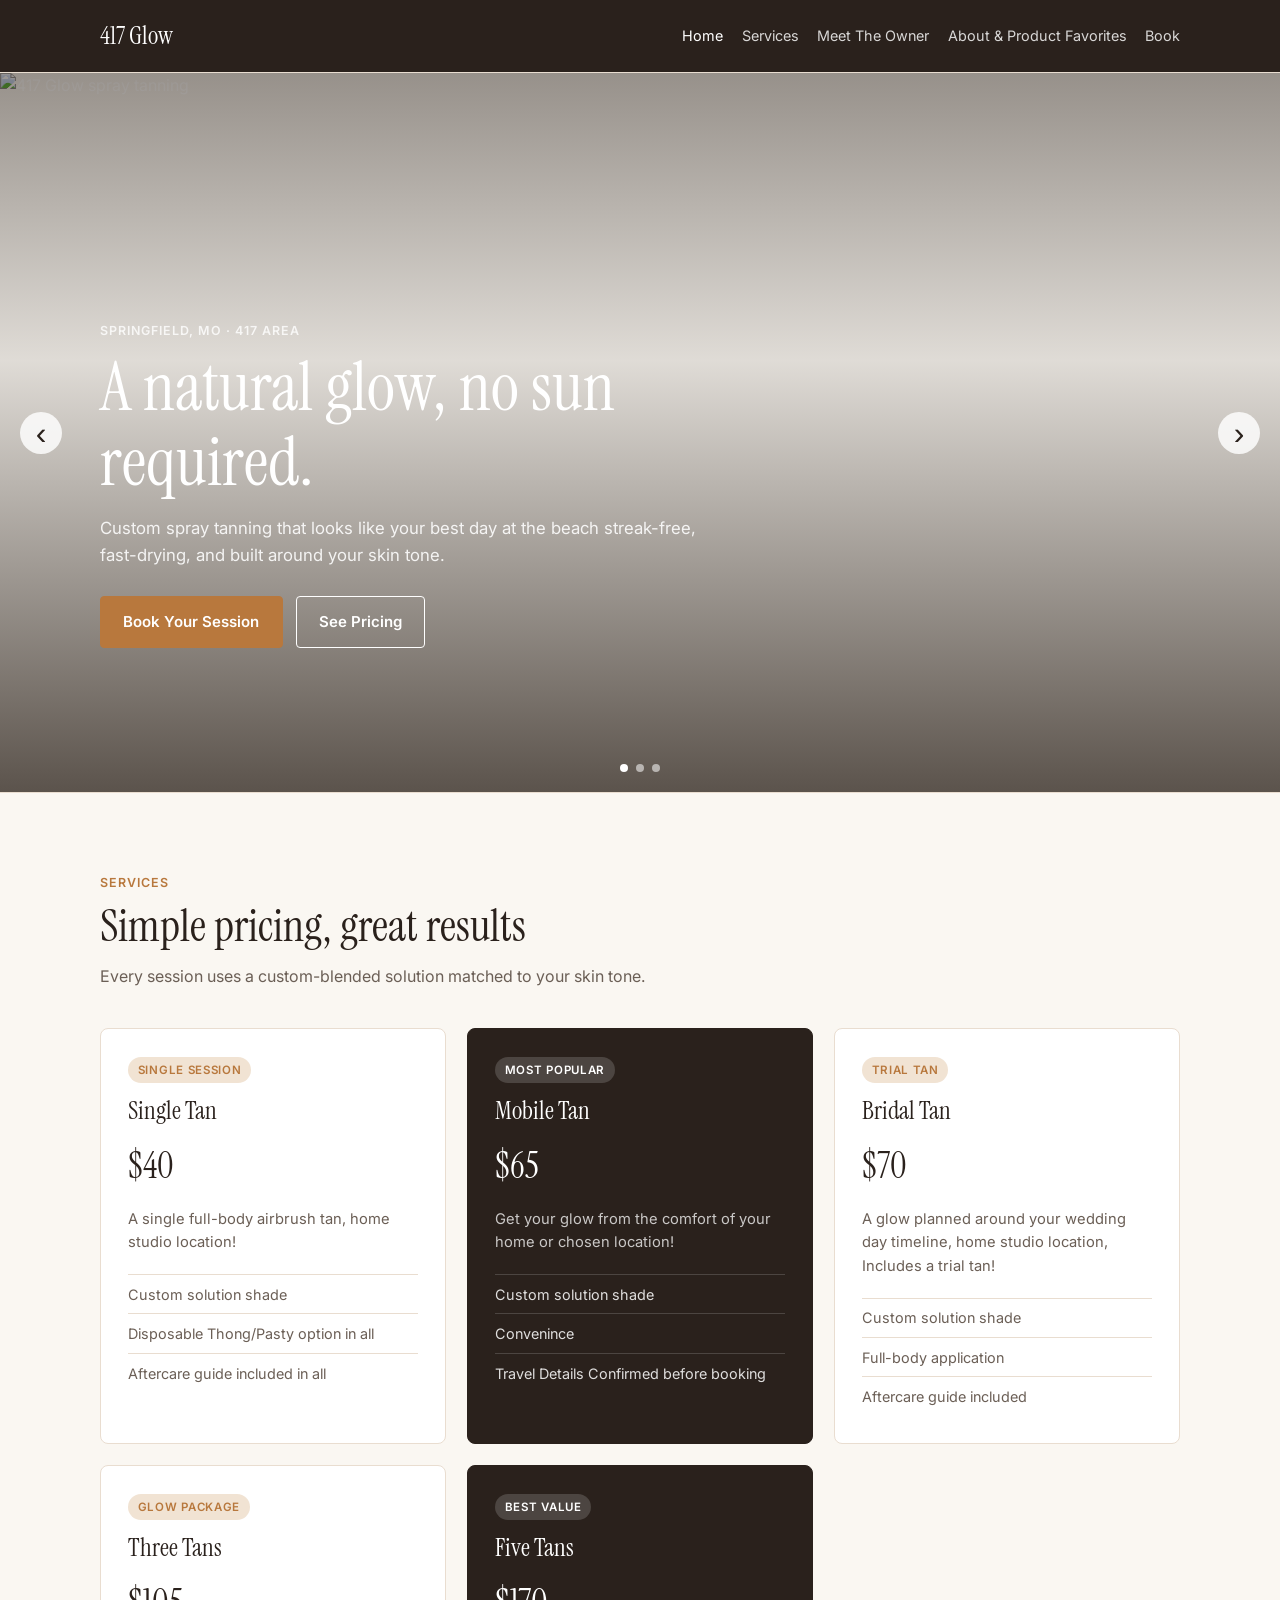
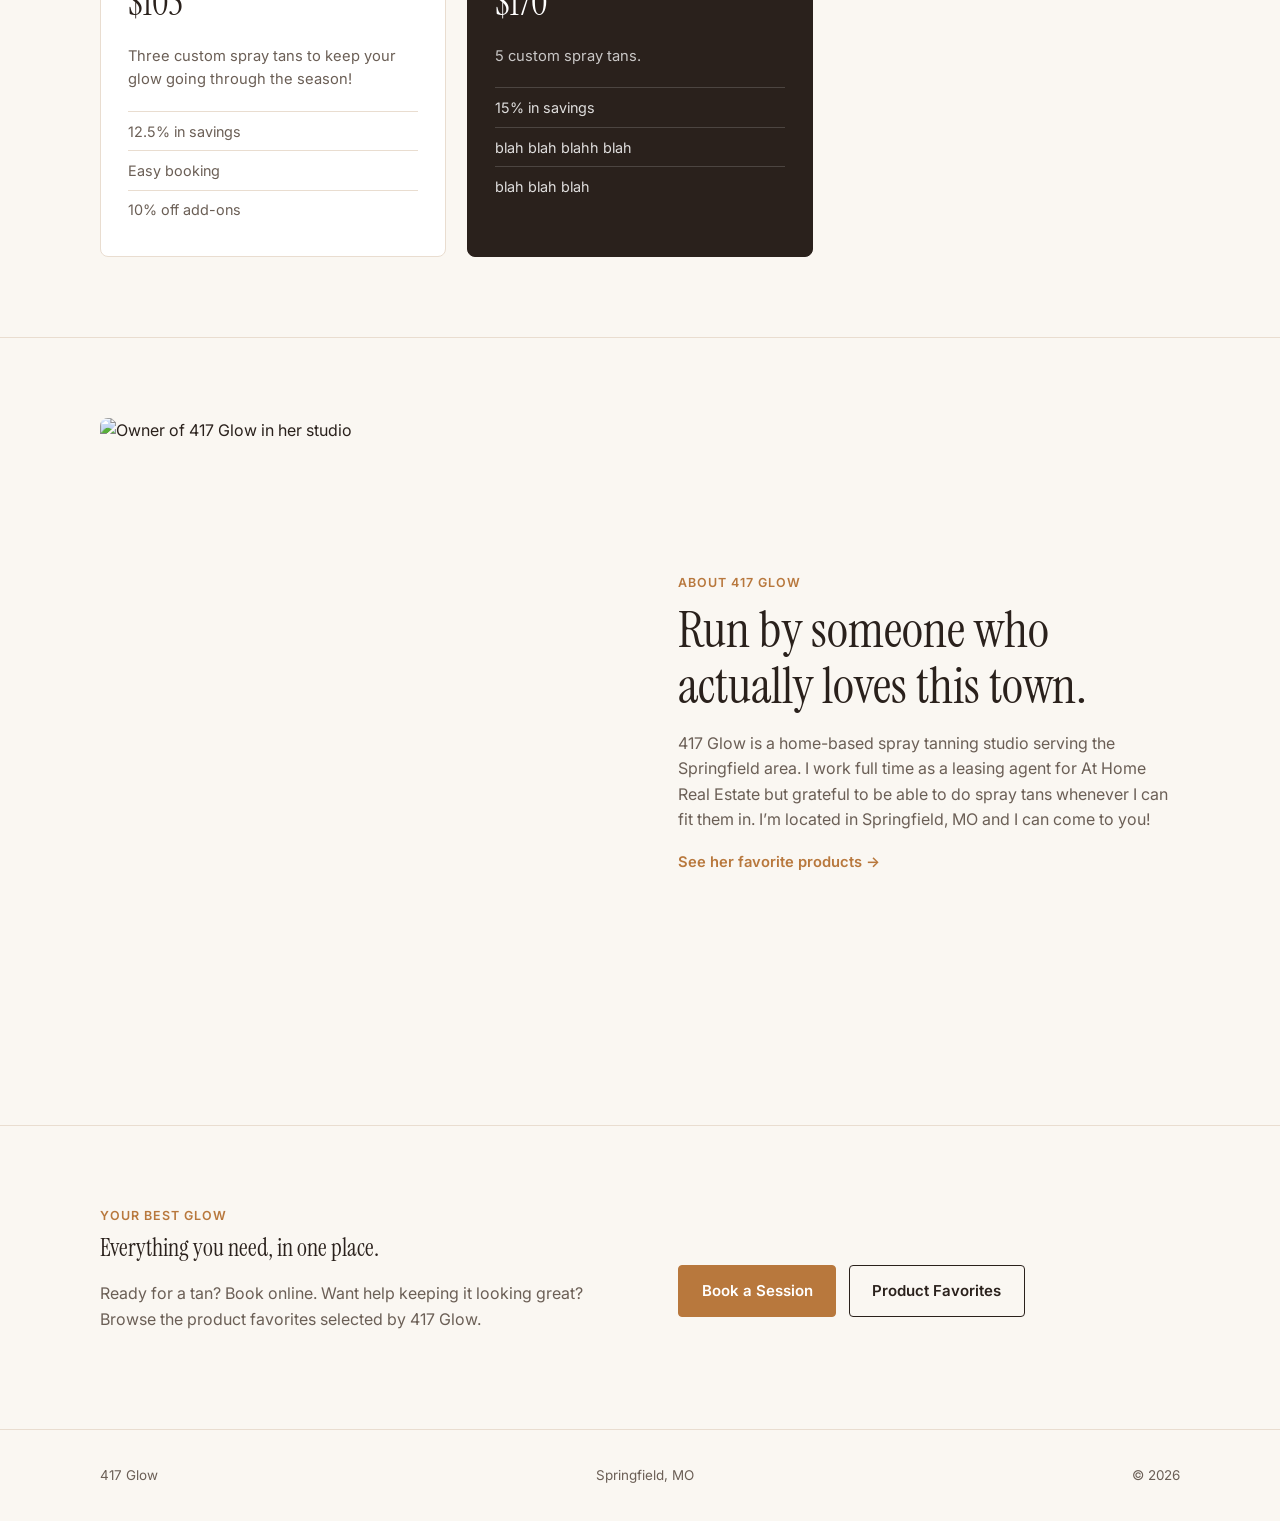
==== commit 0ab7c74f: "Update 1.19 index.html change 5 tan thing" ====
--- a/index.html
+++ b/index.html
@@ -84,8 +84,8 @@
           </article>
           <article class="card featured">
             <span class="tag">Best value</span><h3>Five Tans</h3><div class="amount">$170</div>
-            <p>5 custom spray tans.                                                                         /p>
-            <ul><li>15% in savings</li><li>Face &amp; arms or full body</li><li>Great before events</li></ul>
+            <p>5 custom spray tans.                                                                         </p>
+            <ul><li>15% in savings</li><li>blah blah blahh blah</li><li>blah blah blah</li></ul>
           </article>
         </div>
       </div>
@@ -99,7 +99,7 @@
           <span class="eyebrow">About 417 Glow</span>
           <h2>Run by someone who actually loves this town.</h2>
           <p>417 Glow is a home-based spray tanning studio serving the Springfield area. I work full time as a leasing agent for At Home Real Estate but grateful to be able to do spray tans whenever I can fit them in.
-I’m located in Springfield, MO and I can come to you! .</p>
+I’m located in Springfield, MO and I can come to you!</p>
           <p><a class="text-link" href="recommendations.html">See her favorite products →</a></p>
         </div>
       </div>
